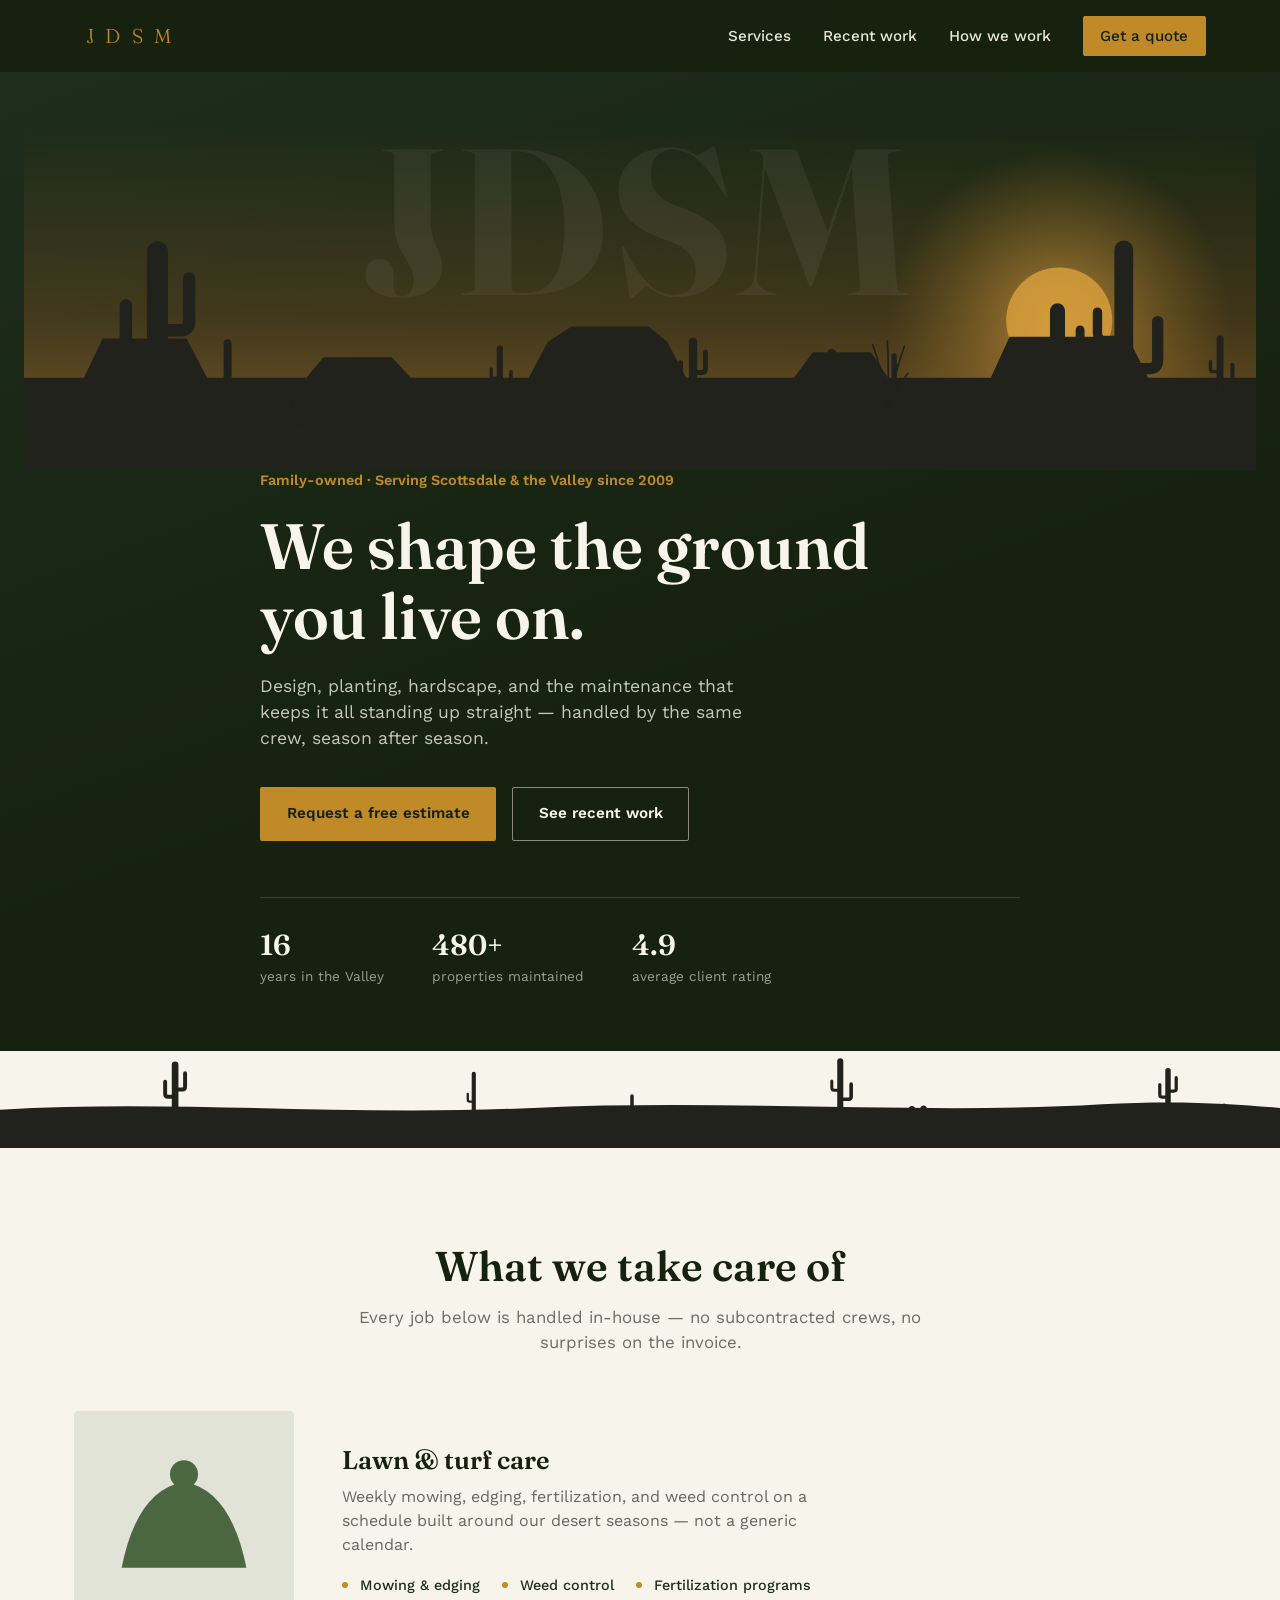
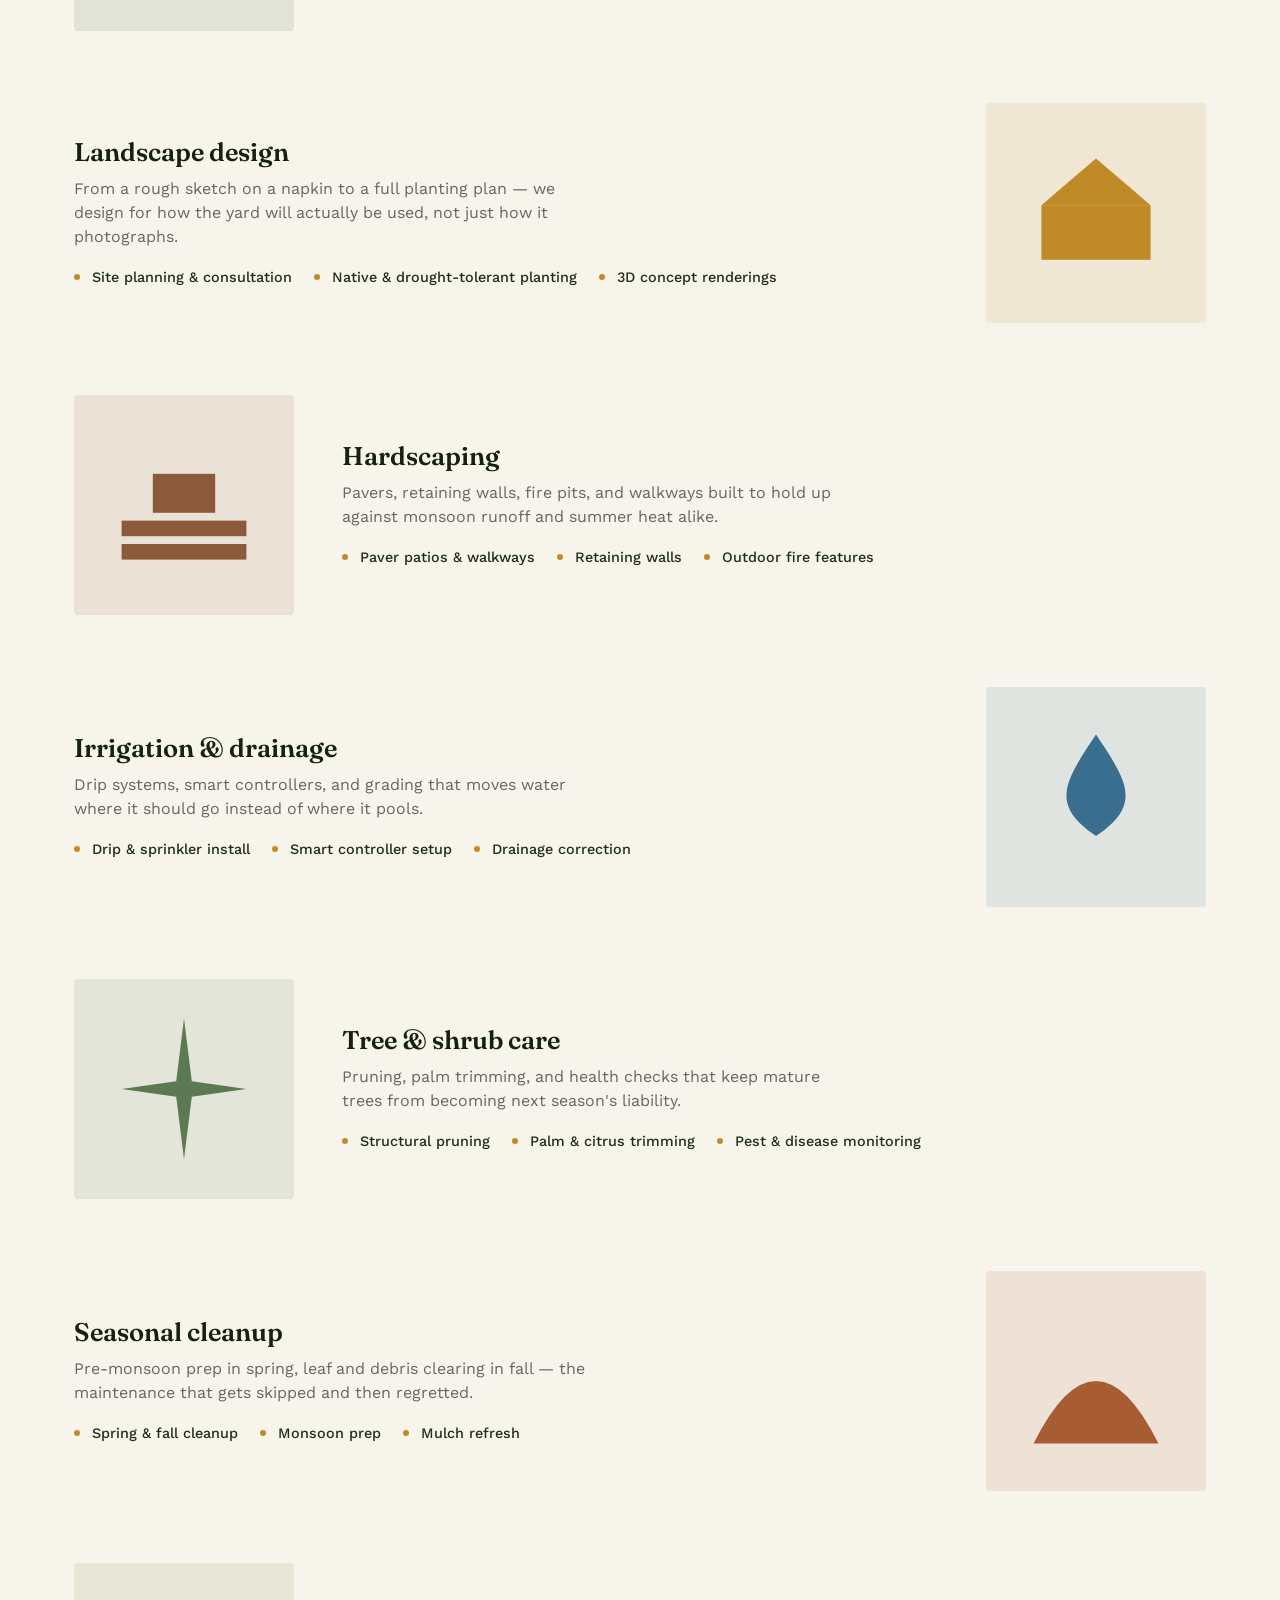
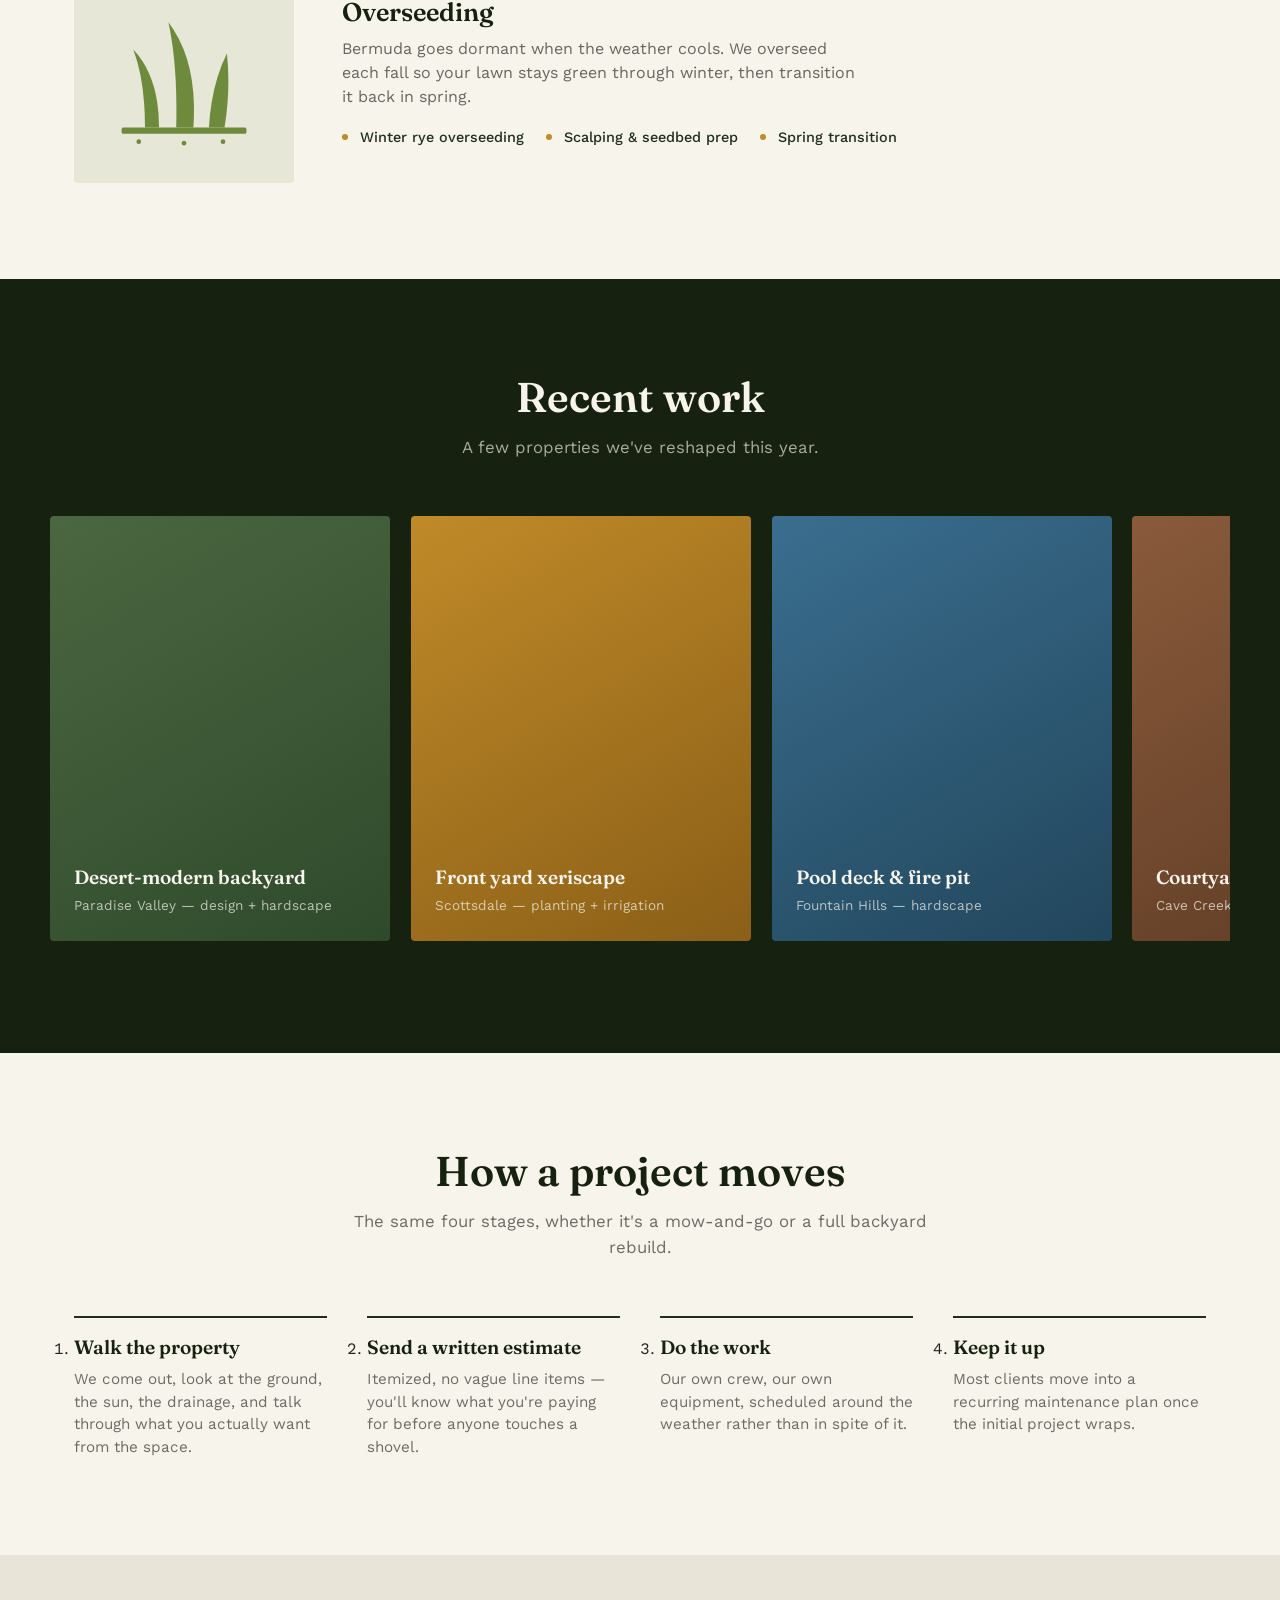
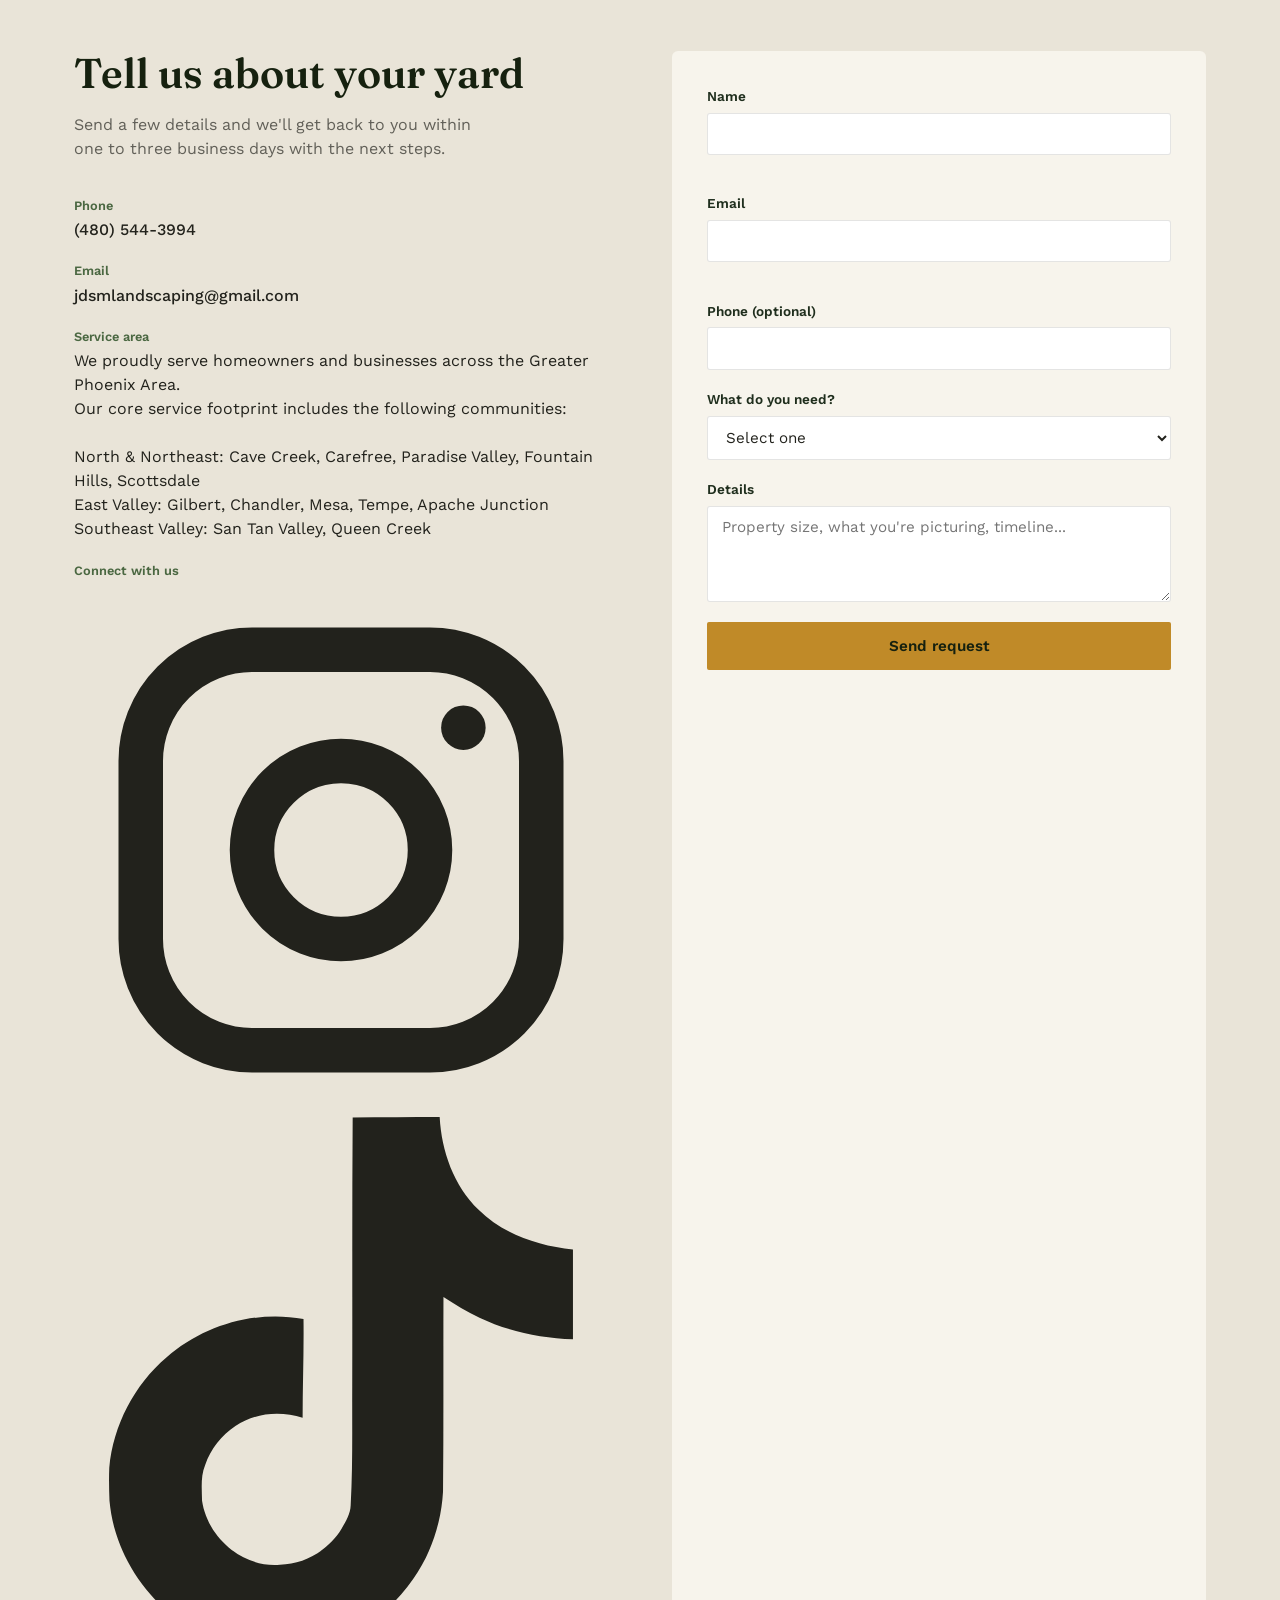
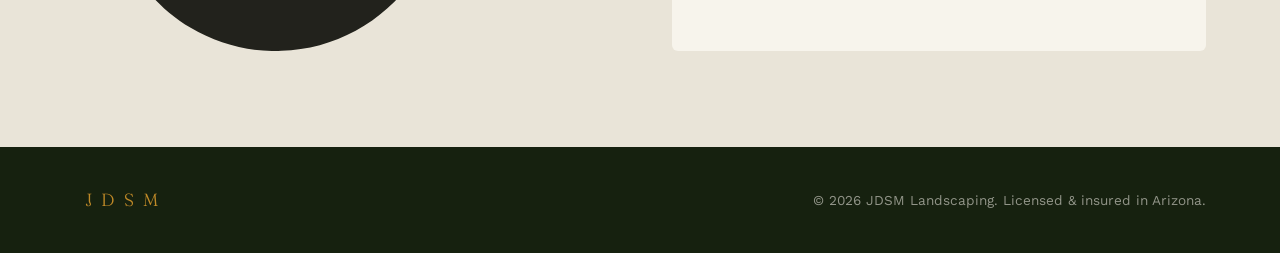
==== Index.html @ e3455358 "Update print statement from 'Hello' to 'Goodbye'" ====
<!DOCTYPE html>
<html lang="en">
<head>
<meta charset="UTF-8">
<meta name="viewport" content="width=device-width, initial-scale=1.0">
<title>JDSM Landscaping — Grounds, kept.</title>
<link rel="preconnect" href="https://fonts.googleapis.com">
<link rel="preconnect" href="https://fonts.gstatic.com" crossorigin>
<link href="https://fonts.googleapis.com/css2?family=Fraunces:opsz,wght@9..144,300;9..144,500;9..144,600;9..144,700&family=Work+Sans:wght@400;500;600&display=swap" rel="stylesheet">
<link rel="stylesheet" href="styles.css">
</head>
<body>

<!-- Desert silhouette shapes, reused by the hero and the divider below -->
<svg class="desert-defs" width="0" height="0" aria-hidden="true" focusable="false">
  <defs>
    <symbol id="saguaro-a" viewBox="0 0 100 200" overflow="visible">
      <g fill="none" stroke="currentColor" stroke-linecap="round" stroke-linejoin="round">
        <path d="M50 200 V22" stroke-width="22"/>
        <path d="M50 128 H26 Q17 128 17 119 V78" stroke-width="13"/>
        <path d="M50 104 H74 Q83 104 83 95 V50" stroke-width="13"/>
      </g>
    </symbol>
    <symbol id="saguaro-b" viewBox="0 0 100 200" overflow="visible">
      <g fill="none" stroke="currentColor" stroke-linecap="round" stroke-linejoin="round">
        <path d="M45 200 V16" stroke-width="20"/>
        <path d="M45 142 H72 Q81 142 81 133 V92" stroke-width="12"/>
        <path d="M45 112 H25 Q17 112 17 104 V82" stroke-width="10"/>
      </g>
    </symbol>
    <symbol id="saguaro-c" viewBox="0 0 100 200" overflow="visible">
      <g fill="none" stroke="currentColor" stroke-linecap="round" stroke-linejoin="round">
        <path d="M50 200 V30" stroke-width="18"/>
        <path d="M50 150 H32 Q24 150 24 142 V116" stroke-width="10"/>
      </g>
    </symbol>
    <symbol id="prickly-pear" viewBox="0 0 100 100" overflow="visible">
      <g fill="currentColor">
        <ellipse cx="50" cy="80" rx="23" ry="17"/>
        <ellipse cx="30" cy="52" rx="15" ry="19" transform="rotate(-20 30 52)"/>
        <ellipse cx="68" cy="50" rx="15" ry="19" transform="rotate(20 68 50)"/>
        <ellipse cx="45" cy="27" rx="13" ry="16" transform="rotate(-8 45 27)"/>
        <ellipse cx="79" cy="23" rx="11" ry="14" transform="rotate(25 79 23)"/>
      </g>
    </symbol>
    <symbol id="agave" viewBox="0 0 100 80" overflow="visible">
      <g fill="currentColor">
      <path d="M43,80 Q48.5,43.0 50,6 Q51.5,43.0 57,80Z"/>
      <path d="M43,80 Q48.5,46.0 50,12 Q51.5,46.0 57,80Z" transform="rotate(-22 50 80)"/>
      <path d="M43,80 Q48.5,46.0 50,12 Q51.5,46.0 57,80Z" transform="rotate(22 50 80)"/>
      <path d="M43,80 Q48.5,50.0 50,20 Q51.5,50.0 57,80Z" transform="rotate(-44 50 80)"/>
      <path d="M43,80 Q48.5,50.0 50,20 Q51.5,50.0 57,80Z" transform="rotate(44 50 80)"/>
      <path d="M43,80 Q48.5,56.0 50,32 Q51.5,56.0 57,80Z" transform="rotate(-66 50 80)"/>
      <path d="M43,80 Q48.5,56.0 50,32 Q51.5,56.0 57,80Z" transform="rotate(66 50 80)"/>
      <path d="M43,80 Q48.5,63.0 50,46 Q51.5,63.0 57,80Z" transform="rotate(-84 50 80)"/>
      <path d="M43,80 Q48.5,63.0 50,46 Q51.5,63.0 57,80Z" transform="rotate(84 50 80)"/>
      </g>
    </symbol>
    <symbol id="ocotillo" viewBox="0 0 100 160" overflow="visible">
      <g fill="none" stroke="currentColor" stroke-width="4" stroke-linecap="round">
        <path d="M50 160 C46 110 30 60 14 12"/>
        <path d="M50 160 C50 100 52 50 48 4"/>
        <path d="M50 160 C56 110 72 66 88 16"/>
        <path d="M48 160 C38 120 20 96 4 78"/>
        <path d="M52 160 C62 120 82 98 96 80"/>
        <path d="M49 160 C44 130 38 100 30 62"/>
        <path d="M51 160 C58 130 66 100 72 60"/>
      </g>
    </symbol>
  </defs>
</svg>

<header class="site-header" id="siteHeader">
  <div class="header-inner">
    <a href="#top" class="brand" aria-label="JDSM Landscaping, home">
      <span class="logo-squares" aria-hidden="true">
        <span style="--sq:var(--forest)">J</span>
        <span style="--sq:var(--moss)">D</span>
        <span style="--sq:var(--ochre)">S</span>
        <span style="--sq:#8A5A3B">M</span>
      </span>
    </a>
    <nav class="main-nav" id="mainNav">
      <a href="#services">Services</a>
      <a href="#work">Recent work</a>
      <a href="#process">How we work</a>
      <a href="#contact" class="nav-cta">Get a quote</a>
    </nav>
    <button class="nav-toggle" id="navToggle" aria-label="Toggle menu" aria-expanded="false">
      <span></span><span></span><span></span>
    </button>
  </div>
</header>

<main>

  <!-- HERO -->
  <section class="hero" id="top">
    <div class="hero-type" aria-hidden="true">
      <span>JDSM</span>
    </div>

    <div class="hero-desert" aria-hidden="true">
      <svg viewBox="0 0 1440 400" preserveAspectRatio="xMidYMax slice">
        <defs>
          <radialGradient id="sunGlow" cx="50%" cy="50%" r="50%">
            <stop offset="0" stop-color="#F0B04A" stop-opacity="0.6"/>
            <stop offset="1" stop-color="#C08A28" stop-opacity="0"/>
          </radialGradient>
          <linearGradient id="horizonGlow" x1="0" y1="0" x2="0" y2="1">
            <stop offset="0" stop-color="#C9722F" stop-opacity="0"/>
            <stop offset="0.55" stop-color="#C9722F" stop-opacity="0.22"/>
            <stop offset="1" stop-color="#E6A040" stop-opacity="0.5"/>
          </linearGradient>
        </defs>

        <!-- dusk sky -->
        <rect width="1440" height="400" fill="url(#horizonGlow)"/>

        <!-- setting sun -->
        <circle cx="1210" cy="225" r="200" fill="url(#sunGlow)"/>
        <circle cx="1210" cy="225" r="62" fill="#DDA23C" opacity="0.8"/>

        <!-- far: flat-topped mesas -->
        <g class="layer-far">
          <path fill="currentColor" d="M0,400 V292 H70 L92,246 H190 L214,292 H330 L350,268 H430 L452,292 H590 L612,250 L640,232 H730 L752,250 L774,292 H900 L922,262 H990 L1010,292 H1130 L1152,244 H1290 L1314,292 H1440 V400 Z"/>
        </g>

        <!-- mid: distant saguaros on a low rise -->
        <g class="layer-mid">
          <use href="#saguaro-a" x="110" y="245" width="40" height="80"/>
          <use href="#saguaro-c" x="360" y="266" width="30" height="60"/>
          <use href="#saguaro-b" x="540" y="252" width="36" height="72"/>
          <use href="#saguaro-a" x="760" y="240" width="44" height="88"/>
          <use href="#saguaro-c" x="1000" y="256" width="34" height="68"/>
          <use href="#saguaro-b" x="1380" y="240" width="40" height="80"/>
          <path fill="currentColor" d="M0,400 V318 C160,306 280,326 460,318 C640,310 760,328 940,320 C1120,312 1280,304 1440,314 V400 Z"/>
        </g>

        <!-- near: foreground desert floor and plants -->
        <g class="layer-near">
          <use href="#saguaro-a" x="100" y="120" width="112" height="224"/>
          <use href="#saguaro-c" x="212" y="236" width="52" height="104"/>
          <use href="#prickly-pear" x="250" y="298" width="58" height="58"/>
          <use href="#agave" x="296" y="306" width="56" height="45"/>

          <use href="#prickly-pear" x="860" y="308" width="56" height="56"/>
          <use href="#saguaro-c" x="915" y="246" width="58" height="116"/>
          <use href="#ocotillo" x="985" y="212" width="50" height="150"/>
          <use href="#prickly-pear" x="1090" y="304" width="62" height="62"/>
          <use href="#saguaro-a" x="1168" y="196" width="80" height="160"/>
          <use href="#agave" x="1218" y="312" width="54" height="43"/>
          <use href="#saguaro-b" x="1236" y="118" width="110" height="234"/>

          <path fill="currentColor" d="M0,400 V352 C180,340 300,358 480,352 C660,346 780,360 960,354 C1140,348 1300,340 1440,348 V400 Z"/>
        </g>
      </svg>
    </div>

    <div class="hero-content">
      <p class="hero-kicker">Family-owned · Serving Scottsdale &amp; the Valley since 2009</p>
      <h1>We shape the ground<br>you live on.</h1>
      <p class="hero-sub">Design, planting, hardscape, and the maintenance that keeps it all standing up straight — handled by the same crew, season after season.</p>
      <div class="hero-actions">
        <a href="#contact" class="btn btn-primary">Request a free estimate</a>
        <a href="#work" class="btn btn-ghost">See recent work</a>
      </div>
    </div>
    <div class="hero-stats">
      <div class="stat"><strong>16</strong><span>years in the Valley</span></div>
      <div class="stat"><strong>480+</strong><span>properties maintained</span></div>
      <div class="stat"><strong>4.9</strong><span>average client rating</span></div>
    </div>
  </section>

  <svg class="desert-divider" viewBox="0 0 1440 110" preserveAspectRatio="xMidYMax slice" aria-hidden="true">
    <!-- distant ridge with faint saguaros -->
    <g class="dune-back">
      <use href="#saguaro-a" x="180" y="8" width="34" height="68"/>
      <use href="#saguaro-c" x="520" y="18" width="26" height="52"/>
      <use href="#saguaro-b" x="930" y="6" width="34" height="68"/>
      <use href="#saguaro-a" x="1300" y="16" width="28" height="56"/>
      <path fill="currentColor" d="M0,110 V66 C200,54 380,74 600,64 C820,54 1040,72 1240,60 C1330,55 1390,60 1440,64 V110 Z"/>
    </g>
    <!-- foreground sand, with plants growing up out of it -->
    <g class="dune-front">
      <use href="#prickly-pear" x="90" y="60" width="38" height="38"/>
      <use href="#agave" x="330" y="64" width="38" height="30"/>
      <use href="#agave" x="520" y="66" width="30" height="24"/>
      <use href="#saguaro-c" x="700" y="44" width="22" height="44"/>
      <use href="#prickly-pear" x="1010" y="58" width="36" height="36"/>
      <use href="#agave" x="1210" y="58" width="34" height="27"/>
      <use href="#prickly-pear" x="1350" y="56" width="34" height="34"/>
      <path fill="currentColor" d="M0,110 V86 C160,76 320,92 520,84 C720,76 900,94 1100,82 C1250,74 1360,82 1440,78 V110 Z"/>
    </g>
  </svg>

  <!-- SERVICES -->
  <section class="services" id="services">
    <div class="section-head">
      <h2>What we take care of</h2>
      <p>Every job below is handled in-house — no subcontracted crews, no surprises on the invoice.</p>
    </div>

    <div class="service-rows" id="serviceRows">

      <article class="service-row reveal">
        <div class="service-media" style="--tint:#4A6741">
          <svg viewBox="0 0 200 200"><path d="M20,160 Q40,60 100,50 Q160,60 180,160 Z" fill="currentColor"/><circle cx="100" cy="40" r="18" fill="currentColor"/></svg>
        </div>
        <div class="service-copy">
          <h3>Lawn &amp; turf care</h3>
          <p>Weekly mowing, edging, fertilization, and weed control on a schedule built around our desert seasons — not a generic calendar.</p>
          <ul>
            <li>Mowing &amp; edging</li>
            <li>Weed control</li>
            <li>Fertilization programs</li>
          </ul>
        </div>
      </article>

      <article class="service-row reverse reveal">
        <div class="service-media" style="--tint:#C08A28">
          <svg viewBox="0 0 200 200"><rect x="30" y="90" width="140" height="70" fill="currentColor"/><path d="M30,90 L100,30 L170,90 Z" fill="currentColor"/></svg>
        </div>
        <div class="service-copy">
          <h3>Landscape design</h3>
          <p>From a rough sketch on a napkin to a full planting plan — we design for how the yard will actually be used, not just how it photographs.</p>
          <ul>
            <li>Site planning &amp; consultation</li>
            <li>Native &amp; drought-tolerant planting</li>
            <li>3D concept renderings</li>
          </ul>
        </div>
      </article>

      <article class="service-row reveal">
        <div class="service-media" style="--tint:#8A5A3B">
          <svg viewBox="0 0 200 200"><rect x="20" y="120" width="160" height="20" fill="currentColor"/><rect x="20" y="150" width="160" height="20" fill="currentColor"/><rect x="60" y="60" width="80" height="50" fill="currentColor"/></svg>
        </div>
        <div class="service-copy">
          <h3>Hardscaping</h3>
          <p>Pavers, retaining walls, fire pits, and walkways built to hold up against monsoon runoff and summer heat alike.</p>
          <ul>
            <li>Paver patios &amp; walkways</li>
            <li>Retaining walls</li>
            <li>Outdoor fire features</li>
          </ul>
        </div>
      </article>

      <article class="service-row reverse reveal">
        <div class="service-media" style="--tint:#3A6E8F">
          <svg viewBox="0 0 200 200"><path d="M100,20 C60,80 40,110 100,150 C160,110 140,80 100,20 Z" fill="currentColor"/></svg>
        </div>
        <div class="service-copy">
          <h3>Irrigation &amp; drainage</h3>
          <p>Drip systems, smart controllers, and grading that moves water where it should go instead of where it pools.</p>
          <ul>
            <li>Drip &amp; sprinkler install</li>
            <li>Smart controller setup</li>
            <li>Drainage correction</li>
          </ul>
        </div>
      </article>

      <article class="service-row reveal">
        <div class="service-media" style="--tint:#5C7A52">
          <svg viewBox="0 0 200 200"><path d="M100,10 L110,90 L180,100 L110,110 L100,190 L90,110 L20,100 L90,90 Z" fill="currentColor"/></svg>
        </div>
        <div class="service-copy">
          <h3>Tree &amp; shrub care</h3>
          <p>Pruning, palm trimming, and health checks that keep mature trees from becoming next season's liability.</p>
          <ul>
            <li>Structural pruning</li>
            <li>Palm &amp; citrus trimming</li>
            <li>Pest &amp; disease monitoring</li>
          </ul>
        </div>
      </article>

      <article class="service-row reverse reveal">
        <div class="service-media" style="--tint:#A85C32">
          <svg viewBox="0 0 200 200"><path d="M20,180 Q100,20 180,180 Z" fill="currentColor"/></svg>
        </div>
        <div class="service-copy">
          <h3>Seasonal cleanup</h3>
          <p>Pre-monsoon prep in spring, leaf and debris clearing in fall — the maintenance that gets skipped and then regretted.</p>
          <ul>
            <li>Spring &amp; fall cleanup</li>
            <li>Monsoon prep</li>
            <li>Mulch refresh</li>
          </ul>
        </div>
      </article>

      <article class="service-row reveal">
        <div class="service-media" style="--tint:#6E8B3D">
          <svg viewBox="0 0 200 200">
            <path d="M50,170 Q50,110 35,70 Q68,105 68,170 Z" fill="currentColor"/>
            <path d="M90,170 Q92,90 80,35 Q118,85 112,170 Z" fill="currentColor"/>
            <path d="M132,170 Q135,115 155,75 Q160,120 152,170 Z" fill="currentColor"/>
            <rect x="20" y="170" width="160" height="8" rx="2" fill="currentColor"/>
            <circle cx="42" cy="188" r="3" fill="currentColor"/>
            <circle cx="100" cy="190" r="3" fill="currentColor"/>
            <circle cx="150" cy="188" r="3" fill="currentColor"/>
          </svg>
        </div>
        <div class="service-copy">
          <h3>Overseeding</h3>
          <p>Bermuda goes dormant when the weather cools. We overseed each fall so your lawn stays green through winter, then transition it back in spring.</p>
          <ul>
            <li>Winter rye overseeding</li>
            <li>Scalping &amp; seedbed prep</li>
            <li>Spring transition</li>
          </ul>
        </div>
      </article>

    </div>
  </section>

  <!-- RECENT WORK -->
  <section class="work" id="work">
    <div class="section-head light">
      <h2>Recent work</h2>
      <p>A few properties we've reshaped this year.</p>
    </div>
    <div class="work-scroll" id="workScroll">
      <figure class="work-card" style="--c1:#4A6741;--c2:#2F4A2B">
        <figcaption><h4>Desert-modern backyard</h4><span>Paradise Valley — design + hardscape</span></figcaption>
      </figure>
      <figure class="work-card" style="--c1:#C08A28;--c2:#8A5F17">
        <figcaption><h4>Front yard xeriscape</h4><span>Scottsdale — planting + irrigation</span></figcaption>
      </figure>
      <figure class="work-card" style="--c1:#3A6E8F;--c2:#22465C">
        <figcaption><h4>Pool deck &amp; fire pit</h4><span>Fountain Hills — hardscape</span></figcaption>
      </figure>
      <figure class="work-card" style="--c1:#8A5A3B;--c2:#5C3B23">
        <figcaption><h4>Courtyard restoration</h4><span>Cave Creek — full renovation</span></figcaption>
      </figure>
      <figure class="work-card" style="--c1:#5C7A52;--c2:#3A5233">
        <figcaption><h4>HOA common grounds</h4><span>Tempe — ongoing maintenance</span></figcaption>
      </figure>
    </div>
  </section>

  <!-- PROCESS -->
  <section class="process" id="process">
    <div class="section-head">
      <h2>How a project moves</h2>
      <p>The same four stages, whether it's a mow-and-go or a full backyard rebuild.</p>
    </div>
    <ol class="process-list">
      <li>
        <h3>Walk the property</h3>
        <p>We come out, look at the ground, the sun, the drainage, and talk through what you actually want from the space.</p>
      </li>
      <li>
        <h3>Send a written estimate</h3>
        <p>Itemized, no vague line items — you'll know what you're paying for before anyone touches a shovel.</p>
      </li>
      <li>
        <h3>Do the work</h3>
        <p>Our own crew, our own equipment, scheduled around the weather rather than in spite of it.</p>
      </li>
      <li>
        <h3>Keep it up</h3>
        <p>Most clients move into a recurring maintenance plan once the initial project wraps.</p>
      </li>
    </ol>
  </section>

  <!-- CONTACT -->
  <section class="contact" id="contact">
    <div class="contact-inner">
      <div class="contact-copy">
        <h2>Tell us about your yard</h2>
        <p>Send a few details and we'll get back to you within one to three business days with the next steps.</p>
        <div class="contact-details">
          <div><span>Phone</span><a href="tel:4805443994">(480) 544-3994</a></div>
          <div><span>Email</span><a href="mailto:jdsmlandscaping@gmail.com">jdsmlandscaping@gmail.com</a></div>
          <div><span>Service area</span><p>We proudly serve homeowners and businesses across the Greater Phoenix Area.
            <br> Our core service footprint includes the following communities: <br><br> North & Northeast: Cave Creek, Carefree, Paradise Valley, Fountain Hills, Scottsdale 
            <br>East Valley: Gilbert, Chandler, Mesa, Tempe, Apache Junction 
            <br>Southeast Valley: San Tan Valley, Queen Creek</p></div>
          <div>
            <span>Connect with us</span>
            <div class="social-links">
              <a href="https://www.instagram.com/jdsmlandscaping/" target="_blank" rel="noopener" aria-label="JDSM Landscaping on Instagram">
                <svg viewBox="0 0 24 24" fill="none" stroke="currentColor" stroke-width="2" stroke-linecap="round" stroke-linejoin="round" aria-hidden="true">
                  <rect x="3" y="3" width="18" height="18" rx="5"/>
                  <circle cx="12" cy="12" r="4"/>
                  <circle cx="17.5" cy="6.5" r="1" fill="currentColor" stroke="none"/>
                </svg>
              </a>
              <a href="https://www.tiktok.com/@jdsmlandscaping" target="_blank" rel="noopener" aria-label="JDSM Landscaping on TikTok">
                <svg viewBox="0 0 24 24" fill="currentColor" aria-hidden="true">
                  <path d="M12.525.02c1.31-.02 2.61-.01 3.91-.02.08 1.53.63 3.09 1.75 4.17 1.12 1.11 2.7 1.62 4.24 1.79v4.03c-1.44-.05-2.89-.35-4.2-.97-.57-.26-1.1-.59-1.62-.93-.01 2.92.01 5.84-.02 8.75-.08 1.4-.54 2.79-1.35 3.94-1.31 1.92-3.58 3.17-5.91 3.21-1.43.08-2.86-.31-4.08-1.03-2.02-1.19-3.44-3.37-3.65-5.71-.02-.5-.03-1-.01-1.49.18-1.9 1.12-3.72 2.58-4.96 1.66-1.44 3.98-2.13 6.15-1.72.02 1.48-.04 2.96-.04 4.44-.99-.32-2.15-.23-3.02.37-.63.41-1.11 1.04-1.36 1.75-.21.51-.15 1.07-.14 1.61.24 1.64 1.82 3.02 3.5 2.87 1.12-.01 2.19-.66 2.77-1.61.19-.33.4-.67.41-1.06.1-1.79.06-3.57.07-5.36.01-4.03-.01-8.05.02-12.07z"/>
                </svg>
              </a>
            </div>
          </div>
        </div>
      </div>

      <form class="contact-form" id="contactForm" novalidate>
        <div class="form-row">
          <label for="name">Name</label>
          <input type="text" id="name" name="name" required>
          <span class="form-error" data-for="name"></span>
        </div>
        <div class="form-row">
          <label for="email">Email</label>
          <input type="email" id="email" name="email" required>
          <span class="form-error" data-for="email"></span>
        </div>
        <div class="form-row">
          <label for="phone">Phone (optional)</label>
          <input type="tel" id="phone" name="phone">
        </div>
        <div class="form-row">
          <label for="service">What do you need?</label>
          <select id="service" name="service">
            <option value="">Select one</option>
            <option>Lawn &amp; turf care</option>
            <option>Overseeding</option>
            <option>Landscape design</option>
            <option>Hardscaping</option>
            <option>Irrigation &amp; drainage</option>
            <option>Tree &amp; shrub care</option>
            <option>Seasonal cleanup</option>
            <option>Something else</option>
          </select>
        </div>
        <div class="form-row">
          <label for="message">Details</label>
          <textarea id="message" name="message" rows="4" placeholder="Property size, what you're picturing, timeline..."></textarea>
        </div>
        <button type="submit" class="btn btn-primary btn-block">Send request</button>
        <p class="form-status" id="formStatus" role="status" aria-live="polite"></p>
      </form>
    </div>
  </section>

</main>

<footer class="site-footer">
  <div class="footer-inner">
    <a href="#top" class="brand" aria-label="JDSM Landscaping, home">
      <span class="logo-squares logo-squares-sm" aria-hidden="true">
        <span style="--sq:var(--forest)">J</span>
        <span style="--sq:var(--moss)">D</span>
        <span style="--sq:var(--ochre)">S</span>
        <span style="--sq:#8A5A3B">M</span>
      </span>
    </a>
    <div class="social-links social-links-sm">
      <a href="https://www.instagram.com/jdsmlandscaping/" target="_blank" rel="noopener" aria-label="JDSM Landscaping on Instagram">
        <svg viewBox="0 0 24 24" fill="none" stroke="currentColor" stroke-width="2" stroke-linecap="round" stroke-linejoin="round" aria-hidden="true">
          <rect x="3" y="3" width="18" height="18" rx="5"/>
          <circle cx="12" cy="12" r="4"/>
          <circle cx="17.5" cy="6.5" r="1" fill="currentColor" stroke="none"/>
        </svg>
      </a>
      <a href="https://www.tiktok.com/@jdsmlandscaping" target="_blank" rel="noopener" aria-label="JDSM Landscaping on TikTok">
        <svg viewBox="0 0 24 24" fill="currentColor" aria-hidden="true">
          <path d="M12.525.02c1.31-.02 2.61-.01 3.91-.02.08 1.53.63 3.09 1.75 4.17 1.12 1.11 2.7 1.62 4.24 1.79v4.03c-1.44-.05-2.89-.35-4.2-.97-.57-.26-1.1-.59-1.62-.93-.01 2.92.01 5.84-.02 8.75-.08 1.4-.54 2.79-1.35 3.94-1.31 1.92-3.58 3.17-5.91 3.21-1.43.08-2.86-.31-4.08-1.03-2.02-1.19-3.44-3.37-3.65-5.71-.02-.5-.03-1-.01-1.49.18-1.9 1.12-3.72 2.58-4.96 1.66-1.44 3.98-2.13 6.15-1.72.02 1.48-.04 2.96-.04 4.44-.99-.32-2.15-.23-3.02.37-.63.41-1.11 1.04-1.36 1.75-.21.51-.15 1.07-.14 1.61.24 1.64 1.82 3.02 3.5 2.87 1.12-.01 2.19-.66 2.77-1.61.19-.33.4-.67.41-1.06.1-1.79.06-3.57.07-5.36.01-4.03-.01-8.05.02-12.07z"/>
        </svg>
      </a>
    </div>
    <p>&copy; <span id="year"></span> JDSM Landscaping. Licensed &amp; insured in Arizona.</p>
  </div>
</footer>

<script src="script.js"></script>
</body>
</html>
---- styles.css ----
/* ---------- tokens ---------- */
:root {
  --forest: #1F2E1D;
  --forest-deep: #16210F;
  --moss: #4A6741;
  --ochre: #C08A28;
  --stone: #E9E4D8;
  --cream: #F7F4EC;
  --charcoal: #22221C;
  --line: rgba(34,34,28,0.12);

  --serif: 'Fraunces', serif;
  --sans: 'Work Sans', sans-serif;

  --max: 1180px;
}

* { box-sizing: border-box; }
html { scroll-behavior: smooth; }

@media (prefers-reduced-motion: reduce) {
  html { scroll-behavior: auto; }
  * { animation-duration: 0.01ms !important; animation-iteration-count: 1 !important; transition-duration: 0.01ms !important; }
}

body {
  margin: 0;
  font-family: var(--sans);
  color: var(--charcoal);
  background: var(--cream);
  line-height: 1.5;
}

h1, h2, h3, h4 {
  font-family: var(--serif);
  font-weight: 600;
  line-height: 1.1;
  margin: 0;
  color: var(--forest-deep);
}

p { margin: 0; }

a { color: inherit; text-decoration: none; }

ul { margin: 0; padding: 0; list-style: none; }

img, svg { display: block; max-width: 100%; }

:focus-visible {
  outline: 2px solid var(--ochre);
  outline-offset: 3px;
}

.btn {
  display: inline-flex;
  align-items: center;
  justify-content: center;
  padding: 0.9rem 1.6rem;
  border-radius: 2px;
  font-family: var(--sans);
  font-weight: 600;
  font-size: 0.95rem;
  border: 1.5px solid transparent;
  cursor: pointer;
  transition: background 0.2s ease, color 0.2s ease, border-color 0.2s ease;
}
.btn-primary {
  background: var(--ochre);
  color: var(--forest-deep);
}
.btn-primary:hover { background: #d59b3a; }
.btn-ghost {
  border-color: rgba(247,244,236,0.5);
  color: var(--cream);
}
.btn-ghost:hover { border-color: var(--cream); }
.btn-block { width: 100%; }

/* ---------- header ---------- */
.site-header {
  position: fixed;
  top: 0; left: 0; right: 0;
  z-index: 100;
  background: rgba(22,33,15,0.92);
  backdrop-filter: blur(6px);
}
.header-inner {
  max-width: var(--max);
  margin: 0 auto;
  padding: 1rem 1.5rem;
  display: flex;
  align-items: center;
  justify-content: space-between;
}
.brand {
  font-family: var(--serif);
  font-size: 1.25rem;
  font-weight: 600;
  color: var(--cream);
  letter-spacing: 0.01em;
}
.brand span {
  font-weight: 300;
  color: var(--ochre);
  margin-left: 0.3em;
}
.main-nav {
  display: flex;
  align-items: center;
  gap: 2rem;
}
.main-nav a {
  color: var(--stone);
  font-size: 0.95rem;
  font-weight: 500;
  transition: color 0.2s ease;
}
.main-nav a:hover { color: var(--cream); }
.nav-cta {
  background: var(--ochre);
  color: var(--forest-deep) !important;
  padding: 0.55rem 1.1rem;
  border-radius: 2px;
}
.nav-cta:hover { background: #d59b3a; }

.nav-toggle {
  display: none;
  flex-direction: column;
  gap: 5px;
  background: none;
  border: none;
  cursor: pointer;
  padding: 0.5rem;
}
.nav-toggle span {
  width: 22px;
  height: 2px;
  background: var(--cream);
}

/* ---------- hero ---------- */
.hero {
  position: relative;
  min-height: 100vh;
  display: flex;
  flex-direction: column;
  justify-content: flex-end;
  padding: 8rem 1.5rem 4rem;
  background: linear-gradient(160deg, var(--forest) 0%, var(--forest-deep) 65%);
  overflow: hidden;
}
.hero-type {
  position: absolute;
  top: 4rem;
  left: 50%;
  transform: translateX(-50%);
  width: 100%;
  text-align: center;
  pointer-events: none;
  opacity: 0;
  animation: heroTypeIn 1.1s ease 0.15s forwards;
}
.hero-type span {
  font-family: var(--serif);
  font-weight: 700;
  font-size: clamp(4.5rem, 18vw, 13rem);
  color: rgba(247,244,236,0.06);
  letter-spacing: 0.02em;
  white-space: nowrap;
}
@keyframes heroTypeIn {
  from { opacity: 0; transform: translateX(-50%) translateY(20px); }
  to { opacity: 1; transform: translateX(-50%) translateY(0); }
}
.hero-content {
  position: relative;
  max-width: 760px;
  margin: 0 auto;
  width: 100%;
  opacity: 0;
  animation: heroContentIn 0.9s ease 0.4s forwards;
}
@keyframes heroContentIn {
  from { opacity: 0; transform: translateY(16px); }
  to { opacity: 1; transform: translateY(0); }
}
.hero-kicker {
  color: var(--ochre);
  font-size: 0.9rem;
  font-weight: 600;
  margin-bottom: 1.2rem;
}
.hero h1 {
  color: var(--cream);
  font-size: clamp(2.4rem, 5.5vw, 4rem);
  font-weight: 600;
  margin-bottom: 1.3rem;
}
.hero-sub {
  color: rgba(247,244,236,0.78);
  font-size: 1.1rem;
  max-width: 46ch;
  margin-bottom: 2.2rem;
}
.hero-actions {
  display: flex;
  gap: 1rem;
  flex-wrap: wrap;
  margin-bottom: 3.5rem;
}
.hero-stats {
  position: relative;
  max-width: 760px;
  margin: 0 auto;
  width: 100%;
  display: flex;
  gap: 3rem;
  border-top: 1px solid rgba(247,244,236,0.15);
  padding-top: 1.6rem;
  opacity: 0;
  animation: heroContentIn 0.9s ease 0.6s forwards;
}
.stat { display: flex; flex-direction: column; }
.stat strong {
  font-family: var(--serif);
  color: var(--cream);
  font-size: 1.8rem;
  font-weight: 600;
}
.stat span {
  color: rgba(247,244,236,0.6);
  font-size: 0.85rem;
}

.hedge-divider {
  display: block;
  width: 100%;
  height: 40px;
  color: var(--cream);
  margin-top: -1px;
}

/* ---------- section shared ---------- */
.section-head {
  max-width: 640px;
  margin: 0 auto 3.5rem;
  padding: 0 1.5rem;
  text-align: center;
}
.section-head h2 {
  font-size: clamp(1.9rem, 3.5vw, 2.6rem);
  margin-bottom: 0.9rem;
}
.section-head p {
  color: rgba(34,34,28,0.65);
  font-size: 1.05rem;
}
.section-head.light h2 { color: var(--cream); }
.section-head.light p { color: rgba(247,244,236,0.65); }

/* ---------- services ---------- */
.services {
  padding: 6rem 0;
}
.service-rows {
  max-width: var(--max);
  margin: 0 auto;
  padding: 0 1.5rem;
  display: flex;
  flex-direction: column;
  gap: 4.5rem;
}
.service-row {
  display: grid;
  grid-template-columns: 220px 1fr;
  gap: 3rem;
  align-items: center;
  opacity: 0;
  transform: translateY(24px);
  transition: opacity 0.7s ease, transform 0.7s ease;
}
.service-row.in-view {
  opacity: 1;
  transform: translateY(0);
}
.service-row.reverse {
  grid-template-columns: 1fr 220px;
}
.service-row.reverse .service-media { order: 2; }
.service-media {
  color: var(--tint, var(--moss));
  background: color-mix(in srgb, var(--tint, var(--moss)) 12%, var(--cream));
  border-radius: 4px;
  padding: 2rem;
  aspect-ratio: 1;
}
.service-copy h3 {
  font-size: 1.6rem;
  margin-bottom: 0.7rem;
}
.service-copy > p {
  color: rgba(34,34,28,0.68);
  max-width: 52ch;
  margin-bottom: 1.1rem;
}
.service-copy ul {
  display: flex;
  flex-wrap: wrap;
  gap: 0.6rem 1.4rem;
}
.service-copy li {
  font-size: 0.9rem;
  font-weight: 500;
  color: var(--forest);
  position: relative;
  padding-left: 1.1rem;
}
.service-copy li::before {
  content: "";
  position: absolute;
  left: 0;
  top: 0.5em;
  width: 6px;
  height: 6px;
  background: var(--ochre);
  border-radius: 50%;
}

/* ---------- work ---------- */
.work {
  background: var(--forest-deep);
  padding: 6rem 0;
}
.work-scroll {
  display: flex;
  gap: 1.3rem;
  overflow-x: auto;
  padding: 0 1.5rem 1rem;
  scroll-snap-type: x mandatory;
  max-width: var(--max);
  margin: 0 auto;
}
.work-scroll::-webkit-scrollbar { height: 6px; }
.work-scroll::-webkit-scrollbar-thumb { background: rgba(247,244,236,0.2); border-radius: 3px; }
.work-card {
  flex: 0 0 auto;
  width: min(340px, 78vw);
  aspect-ratio: 4/5;
  border-radius: 4px;
  background: linear-gradient(150deg, var(--c1), var(--c2));
  position: relative;
  scroll-snap-align: start;
  margin: 0;
  display: flex;
  align-items: flex-end;
  padding: 1.5rem;
  overflow: hidden;
}
.work-card figcaption h4 {
  color: var(--cream);
  font-size: 1.2rem;
  margin-bottom: 0.3rem;
}
.work-card figcaption span {
  color: rgba(247,244,236,0.7);
  font-size: 0.85rem;
}

/* ---------- process ---------- */
.process { padding: 6rem 0; }
.process-list {
  max-width: var(--max);
  margin: 0 auto;
  padding: 0 1.5rem;
  display: grid;
  grid-template-columns: repeat(4, 1fr);
  gap: 2.5rem;
  counter-reset: step;
}
.process-list li {
  border-top: 2px solid var(--forest);
  padding-top: 1.2rem;
  counter-increment: step;
}
.process-list h3 {
  font-size: 1.2rem;
  margin-bottom: 0.6rem;
}
.process-list p {
  color: rgba(34,34,28,0.65);
  font-size: 0.95rem;
}

/* ---------- contact ---------- */
.contact {
  background: var(--stone);
  padding: 6rem 0;
}
.contact-inner {
  max-width: var(--max);
  margin: 0 auto;
  padding: 0 1.5rem;
  display: grid;
  grid-template-columns: 1fr 1fr;
  gap: 4rem;
}
.contact-copy h2 {
  font-size: clamp(1.9rem, 3.5vw, 2.6rem);
  margin-bottom: 1rem;
}
.contact-copy > p {
  color: rgba(34,34,28,0.68);
  max-width: 42ch;
  margin-bottom: 2.2rem;
}
.contact-details {
  display: flex;
  flex-direction: column;
  gap: 1.2rem;
}
.contact-details span {
  display: block;
  font-size: 0.8rem;
  font-weight: 600;
  color: var(--moss);
  margin-bottom: 0.2rem;
}
.contact-details a { font-weight: 500; }

.contact-form {
  background: var(--cream);
  border-radius: 6px;
  padding: 2.2rem;
  display: flex;
  flex-direction: column;
  gap: 1.2rem;
}
.form-row {
  display: flex;
  flex-direction: column;
  gap: 0.4rem;
  position: relative;
}
.form-row label {
  font-size: 0.85rem;
  font-weight: 600;
  color: var(--forest);
}
.form-row input,
.form-row select,
.form-row textarea {
  font-family: var(--sans);
  font-size: 0.95rem;
  padding: 0.7rem 0.85rem;
  border: 1.5px solid var(--line);
  border-radius: 3px;
  background: #fff;
  color: var(--charcoal);
  resize: vertical;
}
.form-row input:focus,
.form-row select:focus,
.form-row textarea:focus {
  border-color: var(--moss);
}
.form-row.error input,
.form-row.error select {
  border-color: #b3432f;
}
.form-error {
  font-size: 0.78rem;
  color: #b3432f;
  min-height: 1em;
}
.form-status {
  text-align: center;
  font-size: 0.9rem;
  font-weight: 500;
  color: var(--moss);
  min-height: 1.2em;
}

/* ---------- footer ---------- */
.site-footer {
  background: var(--forest-deep);
  padding: 2.5rem 0;
}
.footer-inner {
  max-width: var(--max);
  margin: 0 auto;
  padding: 0 1.5rem;
  display: flex;
  justify-content: space-between;
  align-items: center;
  flex-wrap: wrap;
  gap: 1rem;
}
.footer-inner .brand { font-size: 1.1rem; }
.footer-inner p {
  color: rgba(247,244,236,0.55);
  font-size: 0.85rem;
}

/* ---------- responsive ---------- */
@media (max-width: 900px) {
  .main-nav {
    position: fixed;
    top: 62px; left: 0; right: 0;
    background: var(--forest-deep);
    flex-direction: column;
    align-items: flex-start;
    padding: 1.5rem;
    gap: 1.2rem;
    transform: translateY(-140%);
    transition: transform 0.3s ease;
  }
  .main-nav.open { transform: translateY(0); }
  .nav-toggle { display: flex; }

  .service-row,
  .service-row.reverse {
    grid-template-columns: 1fr;
  }
  .service-media { order: -1 !important; width: 140px; margin: 0 auto; }

  .process-list { grid-template-columns: 1fr 1fr; }

  .contact-inner { grid-template-columns: 1fr; }
}

@media (max-width: 560px) {
  .header-inner { padding: 0.9rem 1.2rem; }
  .hero { padding-top: 6rem; }
  .hero-stats { flex-wrap: wrap; row-gap: 1.2rem; }
  .process-list { grid-template-columns: 1fr; }
}
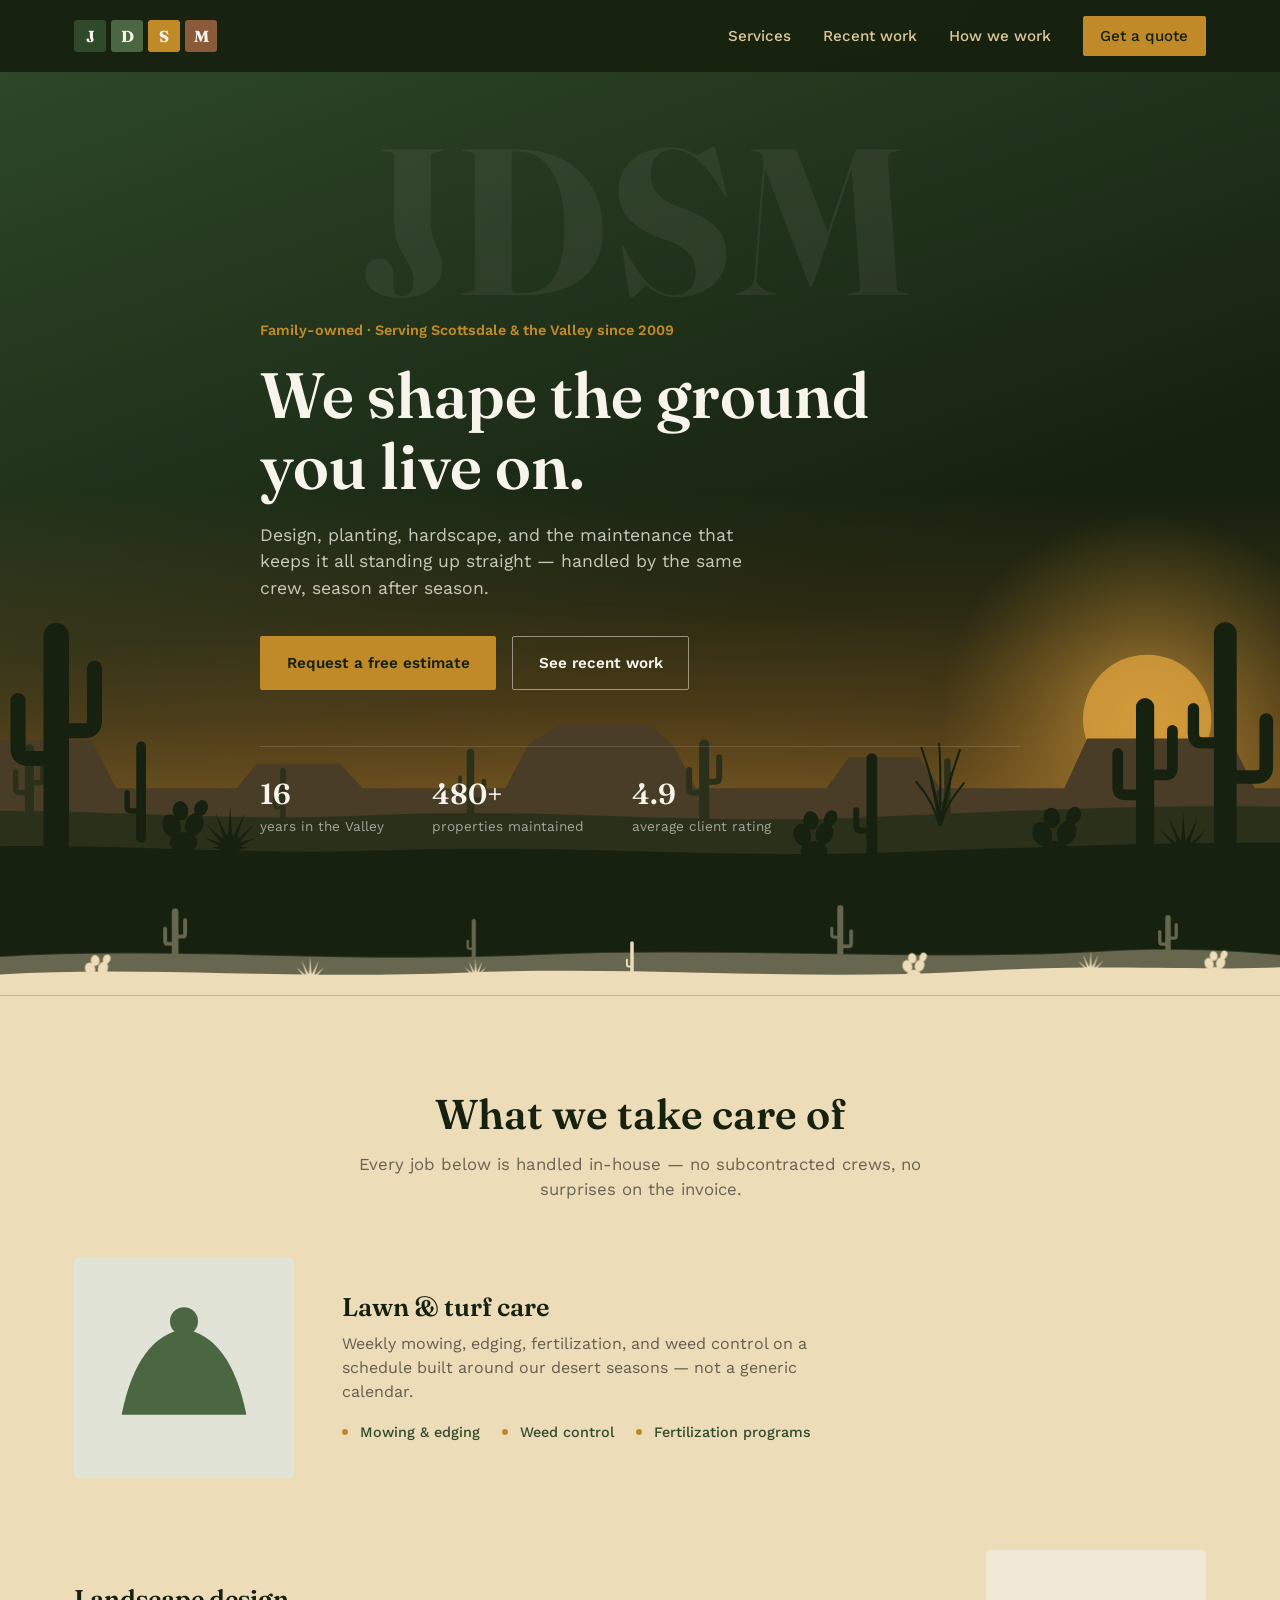
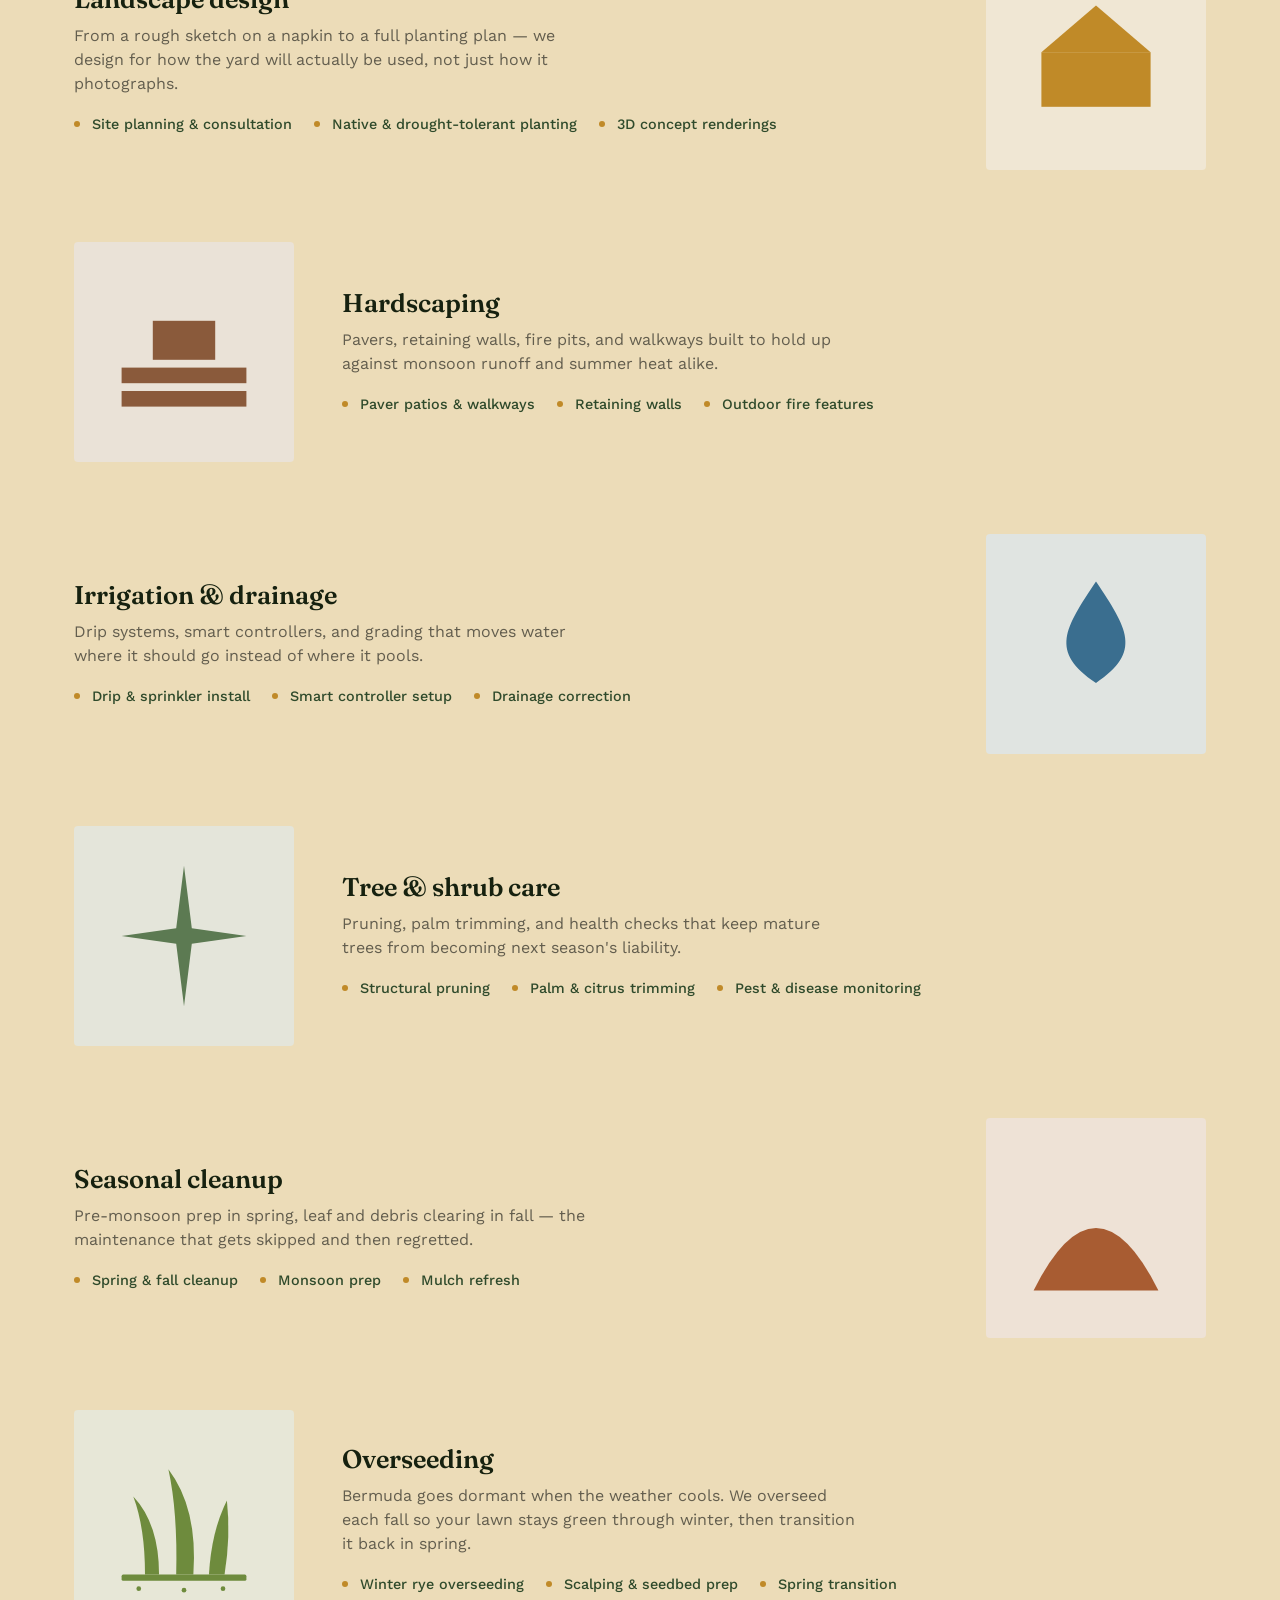
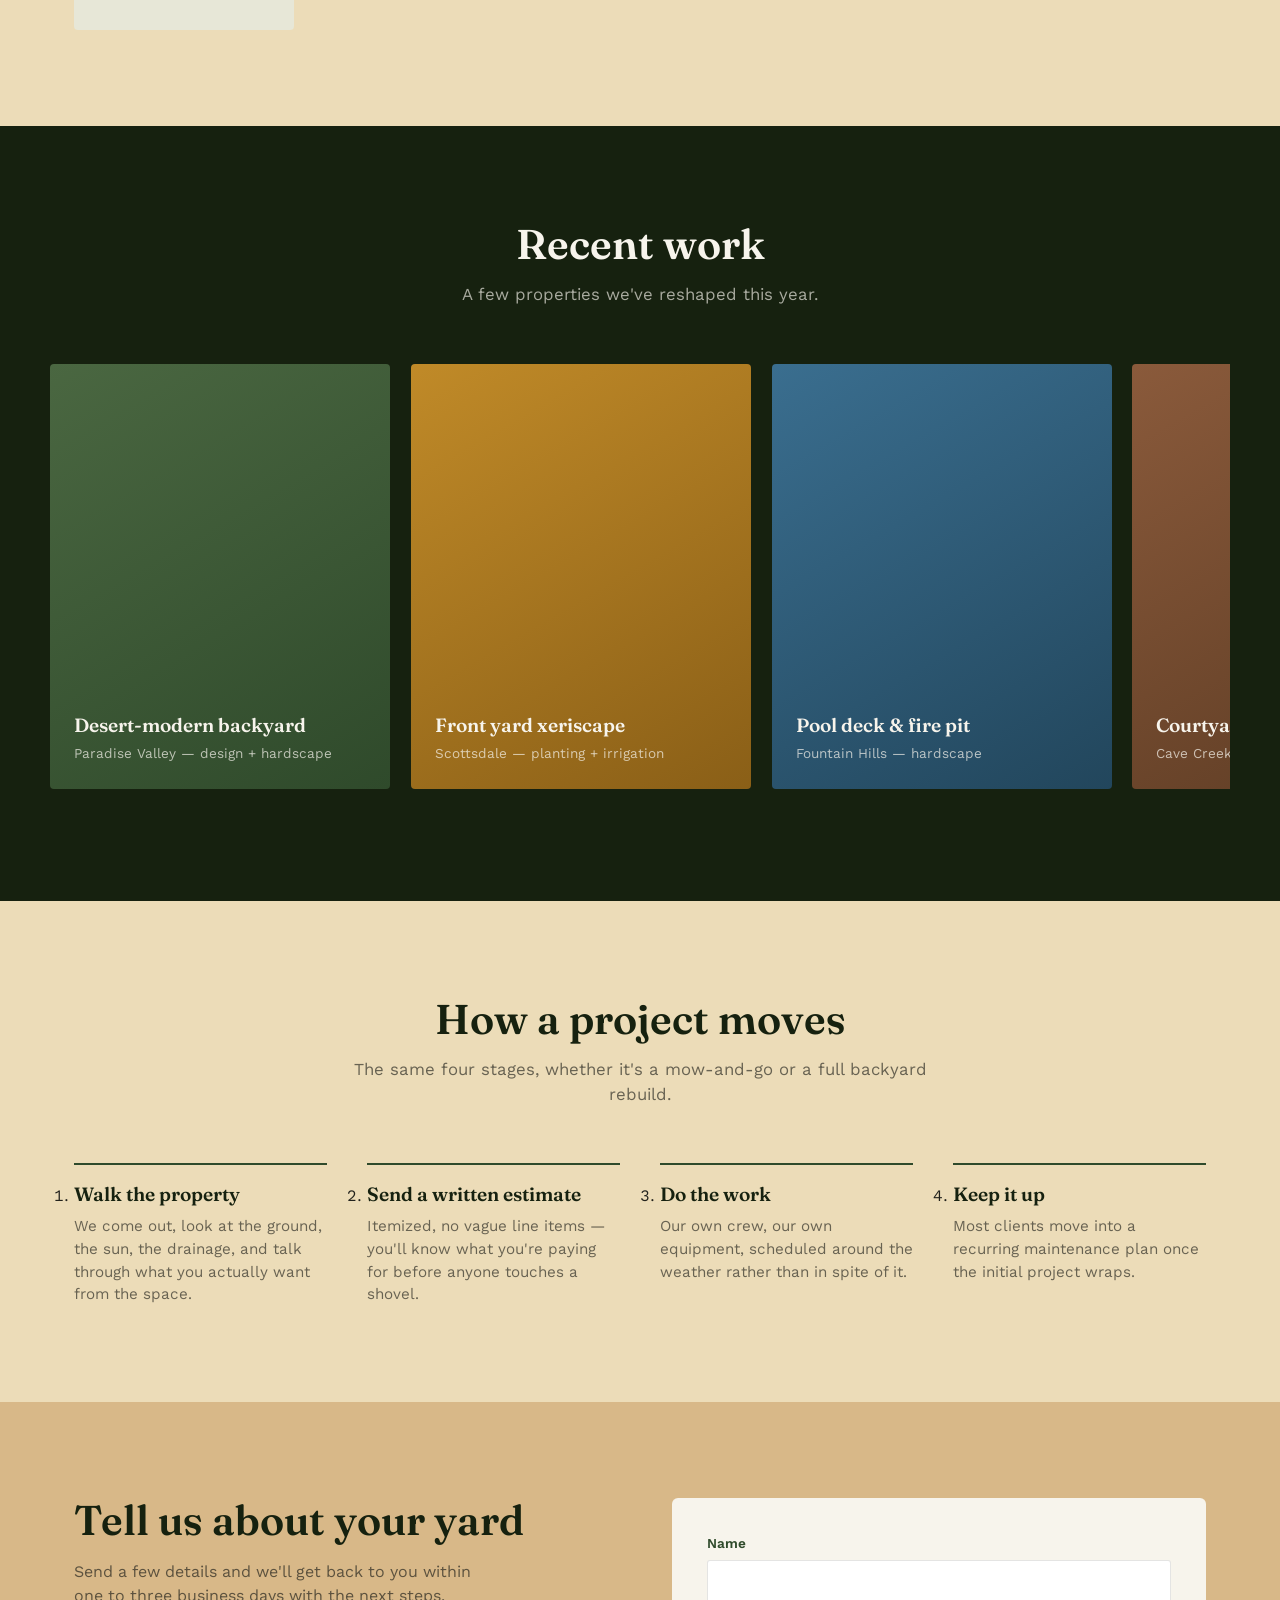
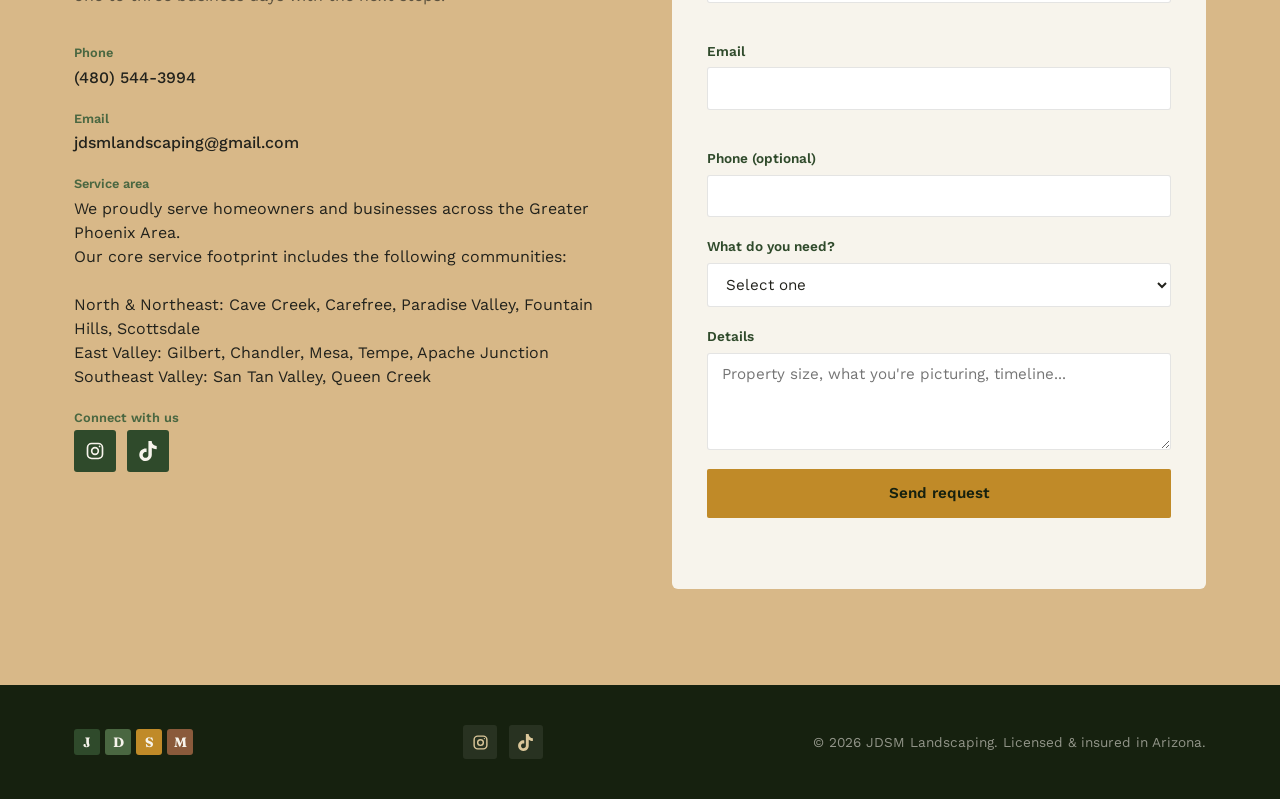
==== commit 142020ca: "Add files via upload" ====
--- a/Index.html
+++ b/Index.html
@@ -1,478 +1,478 @@
-<!DOCTYPE html>
-<html lang="en">
-<head>
-<meta charset="UTF-8">
-<meta name="viewport" content="width=device-width, initial-scale=1.0">
-<title>JDSM Landscaping — Grounds, kept.</title>
-<link rel="preconnect" href="https://fonts.googleapis.com">
-<link rel="preconnect" href="https://fonts.gstatic.com" crossorigin>
-<link href="https://fonts.googleapis.com/css2?family=Fraunces:opsz,wght@9..144,300;9..144,500;9..144,600;9..144,700&family=Work+Sans:wght@400;500;600&display=swap" rel="stylesheet">
-<link rel="stylesheet" href="styles.css">
-</head>
-<body>
-
-<!-- Desert silhouette shapes, reused by the hero and the divider below -->
-<svg class="desert-defs" width="0" height="0" aria-hidden="true" focusable="false">
-  <defs>
-    <symbol id="saguaro-a" viewBox="0 0 100 200" overflow="visible">
-      <g fill="none" stroke="currentColor" stroke-linecap="round" stroke-linejoin="round">
-        <path d="M50 200 V22" stroke-width="22"/>
-        <path d="M50 128 H26 Q17 128 17 119 V78" stroke-width="13"/>
-        <path d="M50 104 H74 Q83 104 83 95 V50" stroke-width="13"/>
-      </g>
-    </symbol>
-    <symbol id="saguaro-b" viewBox="0 0 100 200" overflow="visible">
-      <g fill="none" stroke="currentColor" stroke-linecap="round" stroke-linejoin="round">
-        <path d="M45 200 V16" stroke-width="20"/>
-        <path d="M45 142 H72 Q81 142 81 133 V92" stroke-width="12"/>
-        <path d="M45 112 H25 Q17 112 17 104 V82" stroke-width="10"/>
-      </g>
-    </symbol>
-    <symbol id="saguaro-c" viewBox="0 0 100 200" overflow="visible">
-      <g fill="none" stroke="currentColor" stroke-linecap="round" stroke-linejoin="round">
-        <path d="M50 200 V30" stroke-width="18"/>
-        <path d="M50 150 H32 Q24 150 24 142 V116" stroke-width="10"/>
-      </g>
-    </symbol>
-    <symbol id="prickly-pear" viewBox="0 0 100 100" overflow="visible">
-      <g fill="currentColor">
-        <ellipse cx="50" cy="80" rx="23" ry="17"/>
-        <ellipse cx="30" cy="52" rx="15" ry="19" transform="rotate(-20 30 52)"/>
-        <ellipse cx="68" cy="50" rx="15" ry="19" transform="rotate(20 68 50)"/>
-        <ellipse cx="45" cy="27" rx="13" ry="16" transform="rotate(-8 45 27)"/>
-        <ellipse cx="79" cy="23" rx="11" ry="14" transform="rotate(25 79 23)"/>
-      </g>
-    </symbol>
-    <symbol id="agave" viewBox="0 0 100 80" overflow="visible">
-      <g fill="currentColor">
-      <path d="M43,80 Q48.5,43.0 50,6 Q51.5,43.0 57,80Z"/>
-      <path d="M43,80 Q48.5,46.0 50,12 Q51.5,46.0 57,80Z" transform="rotate(-22 50 80)"/>
-      <path d="M43,80 Q48.5,46.0 50,12 Q51.5,46.0 57,80Z" transform="rotate(22 50 80)"/>
-      <path d="M43,80 Q48.5,50.0 50,20 Q51.5,50.0 57,80Z" transform="rotate(-44 50 80)"/>
-      <path d="M43,80 Q48.5,50.0 50,20 Q51.5,50.0 57,80Z" transform="rotate(44 50 80)"/>
-      <path d="M43,80 Q48.5,56.0 50,32 Q51.5,56.0 57,80Z" transform="rotate(-66 50 80)"/>
-      <path d="M43,80 Q48.5,56.0 50,32 Q51.5,56.0 57,80Z" transform="rotate(66 50 80)"/>
-      <path d="M43,80 Q48.5,63.0 50,46 Q51.5,63.0 57,80Z" transform="rotate(-84 50 80)"/>
-      <path d="M43,80 Q48.5,63.0 50,46 Q51.5,63.0 57,80Z" transform="rotate(84 50 80)"/>
-      </g>
-    </symbol>
-    <symbol id="ocotillo" viewBox="0 0 100 160" overflow="visible">
-      <g fill="none" stroke="currentColor" stroke-width="4" stroke-linecap="round">
-        <path d="M50 160 C46 110 30 60 14 12"/>
-        <path d="M50 160 C50 100 52 50 48 4"/>
-        <path d="M50 160 C56 110 72 66 88 16"/>
-        <path d="M48 160 C38 120 20 96 4 78"/>
-        <path d="M52 160 C62 120 82 98 96 80"/>
-        <path d="M49 160 C44 130 38 100 30 62"/>
-        <path d="M51 160 C58 130 66 100 72 60"/>
-      </g>
-    </symbol>
-  </defs>
-</svg>
-
-<header class="site-header" id="siteHeader">
-  <div class="header-inner">
-    <a href="#top" class="brand" aria-label="JDSM Landscaping, home">
-      <span class="logo-squares" aria-hidden="true">
-        <span style="--sq:var(--forest)">J</span>
-        <span style="--sq:var(--moss)">D</span>
-        <span style="--sq:var(--ochre)">S</span>
-        <span style="--sq:#8A5A3B">M</span>
-      </span>
-    </a>
-    <nav class="main-nav" id="mainNav">
-      <a href="#services">Services</a>
-      <a href="#work">Recent work</a>
-      <a href="#process">How we work</a>
-      <a href="#contact" class="nav-cta">Get a quote</a>
-    </nav>
-    <button class="nav-toggle" id="navToggle" aria-label="Toggle menu" aria-expanded="false">
-      <span></span><span></span><span></span>
-    </button>
-  </div>
-</header>
-
-<main>
-
-  <!-- HERO -->
-  <section class="hero" id="top">
-    <div class="hero-type" aria-hidden="true">
-      <span>JDSM</span>
-    </div>
-
-    <div class="hero-desert" aria-hidden="true">
-      <svg viewBox="0 0 1440 400" preserveAspectRatio="xMidYMax slice">
-        <defs>
-          <radialGradient id="sunGlow" cx="50%" cy="50%" r="50%">
-            <stop offset="0" stop-color="#F0B04A" stop-opacity="0.6"/>
-            <stop offset="1" stop-color="#C08A28" stop-opacity="0"/>
-          </radialGradient>
-          <linearGradient id="horizonGlow" x1="0" y1="0" x2="0" y2="1">
-            <stop offset="0" stop-color="#C9722F" stop-opacity="0"/>
-            <stop offset="0.55" stop-color="#C9722F" stop-opacity="0.22"/>
-            <stop offset="1" stop-color="#E6A040" stop-opacity="0.5"/>
-          </linearGradient>
-        </defs>
-
-        <!-- dusk sky -->
-        <rect width="1440" height="400" fill="url(#horizonGlow)"/>
-
-        <!-- setting sun -->
-        <circle cx="1210" cy="225" r="200" fill="url(#sunGlow)"/>
-        <circle cx="1210" cy="225" r="62" fill="#DDA23C" opacity="0.8"/>
-
-        <!-- far: flat-topped mesas -->
-        <g class="layer-far">
-          <path fill="currentColor" d="M0,400 V292 H70 L92,246 H190 L214,292 H330 L350,268 H430 L452,292 H590 L612,250 L640,232 H730 L752,250 L774,292 H900 L922,262 H990 L1010,292 H1130 L1152,244 H1290 L1314,292 H1440 V400 Z"/>
-        </g>
-
-        <!-- mid: distant saguaros on a low rise -->
-        <g class="layer-mid">
-          <use href="#saguaro-a" x="110" y="245" width="40" height="80"/>
-          <use href="#saguaro-c" x="360" y="266" width="30" height="60"/>
-          <use href="#saguaro-b" x="540" y="252" width="36" height="72"/>
-          <use href="#saguaro-a" x="760" y="240" width="44" height="88"/>
-          <use href="#saguaro-c" x="1000" y="256" width="34" height="68"/>
-          <use href="#saguaro-b" x="1380" y="240" width="40" height="80"/>
-          <path fill="currentColor" d="M0,400 V318 C160,306 280,326 460,318 C640,310 760,328 940,320 C1120,312 1280,304 1440,314 V400 Z"/>
-        </g>
-
-        <!-- near: foreground desert floor and plants -->
-        <g class="layer-near">
-          <use href="#saguaro-a" x="100" y="120" width="112" height="224"/>
-          <use href="#saguaro-c" x="212" y="236" width="52" height="104"/>
-          <use href="#prickly-pear" x="250" y="298" width="58" height="58"/>
-          <use href="#agave" x="296" y="306" width="56" height="45"/>
-
-          <use href="#prickly-pear" x="860" y="308" width="56" height="56"/>
-          <use href="#saguaro-c" x="915" y="246" width="58" height="116"/>
-          <use href="#ocotillo" x="985" y="212" width="50" height="150"/>
-          <use href="#prickly-pear" x="1090" y="304" width="62" height="62"/>
-          <use href="#saguaro-a" x="1168" y="196" width="80" height="160"/>
-          <use href="#agave" x="1218" y="312" width="54" height="43"/>
-          <use href="#saguaro-b" x="1236" y="118" width="110" height="234"/>
-
-          <path fill="currentColor" d="M0,400 V352 C180,340 300,358 480,352 C660,346 780,360 960,354 C1140,348 1300,340 1440,348 V400 Z"/>
-        </g>
-      </svg>
-    </div>
-
-    <div class="hero-content">
-      <p class="hero-kicker">Family-owned · Serving Scottsdale &amp; the Valley since 2009</p>
-      <h1>We shape the ground<br>you live on.</h1>
-      <p class="hero-sub">Design, planting, hardscape, and the maintenance that keeps it all standing up straight — handled by the same crew, season after season.</p>
-      <div class="hero-actions">
-        <a href="#contact" class="btn btn-primary">Request a free estimate</a>
-        <a href="#work" class="btn btn-ghost">See recent work</a>
-      </div>
-    </div>
-    <div class="hero-stats">
-      <div class="stat"><strong>16</strong><span>years in the Valley</span></div>
-      <div class="stat"><strong>480+</strong><span>properties maintained</span></div>
-      <div class="stat"><strong>4.9</strong><span>average client rating</span></div>
-    </div>
-  </section>
-
-  <svg class="desert-divider" viewBox="0 0 1440 110" preserveAspectRatio="xMidYMax slice" aria-hidden="true">
-    <!-- distant ridge with faint saguaros -->
-    <g class="dune-back">
-      <use href="#saguaro-a" x="180" y="8" width="34" height="68"/>
-      <use href="#saguaro-c" x="520" y="18" width="26" height="52"/>
-      <use href="#saguaro-b" x="930" y="6" width="34" height="68"/>
-      <use href="#saguaro-a" x="1300" y="16" width="28" height="56"/>
-      <path fill="currentColor" d="M0,110 V66 C200,54 380,74 600,64 C820,54 1040,72 1240,60 C1330,55 1390,60 1440,64 V110 Z"/>
-    </g>
-    <!-- foreground sand, with plants growing up out of it -->
-    <g class="dune-front">
-      <use href="#prickly-pear" x="90" y="60" width="38" height="38"/>
-      <use href="#agave" x="330" y="64" width="38" height="30"/>
-      <use href="#agave" x="520" y="66" width="30" height="24"/>
-      <use href="#saguaro-c" x="700" y="44" width="22" height="44"/>
-      <use href="#prickly-pear" x="1010" y="58" width="36" height="36"/>
-      <use href="#agave" x="1210" y="58" width="34" height="27"/>
-      <use href="#prickly-pear" x="1350" y="56" width="34" height="34"/>
-      <path fill="currentColor" d="M0,110 V86 C160,76 320,92 520,84 C720,76 900,94 1100,82 C1250,74 1360,82 1440,78 V110 Z"/>
-    </g>
-  </svg>
-
-  <!-- SERVICES -->
-  <section class="services" id="services">
-    <div class="section-head">
-      <h2>What we take care of</h2>
-      <p>Every job below is handled in-house — no subcontracted crews, no surprises on the invoice.</p>
-    </div>
-
-    <div class="service-rows" id="serviceRows">
-
-      <article class="service-row reveal">
-        <div class="service-media" style="--tint:#4A6741">
-          <svg viewBox="0 0 200 200"><path d="M20,160 Q40,60 100,50 Q160,60 180,160 Z" fill="currentColor"/><circle cx="100" cy="40" r="18" fill="currentColor"/></svg>
-        </div>
-        <div class="service-copy">
-          <h3>Lawn &amp; turf care</h3>
-          <p>Weekly mowing, edging, fertilization, and weed control on a schedule built around our desert seasons — not a generic calendar.</p>
-          <ul>
-            <li>Mowing &amp; edging</li>
-            <li>Weed control</li>
-            <li>Fertilization programs</li>
-          </ul>
-        </div>
-      </article>
-
-      <article class="service-row reverse reveal">
-        <div class="service-media" style="--tint:#C08A28">
-          <svg viewBox="0 0 200 200"><rect x="30" y="90" width="140" height="70" fill="currentColor"/><path d="M30,90 L100,30 L170,90 Z" fill="currentColor"/></svg>
-        </div>
-        <div class="service-copy">
-          <h3>Landscape design</h3>
-          <p>From a rough sketch on a napkin to a full planting plan — we design for how the yard will actually be used, not just how it photographs.</p>
-          <ul>
-            <li>Site planning &amp; consultation</li>
-            <li>Native &amp; drought-tolerant planting</li>
-            <li>3D concept renderings</li>
-          </ul>
-        </div>
-      </article>
-
-      <article class="service-row reveal">
-        <div class="service-media" style="--tint:#8A5A3B">
-          <svg viewBox="0 0 200 200"><rect x="20" y="120" width="160" height="20" fill="currentColor"/><rect x="20" y="150" width="160" height="20" fill="currentColor"/><rect x="60" y="60" width="80" height="50" fill="currentColor"/></svg>
-        </div>
-        <div class="service-copy">
-          <h3>Hardscaping</h3>
-          <p>Pavers, retaining walls, fire pits, and walkways built to hold up against monsoon runoff and summer heat alike.</p>
-          <ul>
-            <li>Paver patios &amp; walkways</li>
-            <li>Retaining walls</li>
-            <li>Outdoor fire features</li>
-          </ul>
-        </div>
-      </article>
-
-      <article class="service-row reverse reveal">
-        <div class="service-media" style="--tint:#3A6E8F">
-          <svg viewBox="0 0 200 200"><path d="M100,20 C60,80 40,110 100,150 C160,110 140,80 100,20 Z" fill="currentColor"/></svg>
-        </div>
-        <div class="service-copy">
-          <h3>Irrigation &amp; drainage</h3>
-          <p>Drip systems, smart controllers, and grading that moves water where it should go instead of where it pools.</p>
-          <ul>
-            <li>Drip &amp; sprinkler install</li>
-            <li>Smart controller setup</li>
-            <li>Drainage correction</li>
-          </ul>
-        </div>
-      </article>
-
-      <article class="service-row reveal">
-        <div class="service-media" style="--tint:#5C7A52">
-          <svg viewBox="0 0 200 200"><path d="M100,10 L110,90 L180,100 L110,110 L100,190 L90,110 L20,100 L90,90 Z" fill="currentColor"/></svg>
-        </div>
-        <div class="service-copy">
-          <h3>Tree &amp; shrub care</h3>
-          <p>Pruning, palm trimming, and health checks that keep mature trees from becoming next season's liability.</p>
-          <ul>
-            <li>Structural pruning</li>
-            <li>Palm &amp; citrus trimming</li>
-            <li>Pest &amp; disease monitoring</li>
-          </ul>
-        </div>
-      </article>
-
-      <article class="service-row reverse reveal">
-        <div class="service-media" style="--tint:#A85C32">
-          <svg viewBox="0 0 200 200"><path d="M20,180 Q100,20 180,180 Z" fill="currentColor"/></svg>
-        </div>
-        <div class="service-copy">
-          <h3>Seasonal cleanup</h3>
-          <p>Pre-monsoon prep in spring, leaf and debris clearing in fall — the maintenance that gets skipped and then regretted.</p>
-          <ul>
-            <li>Spring &amp; fall cleanup</li>
-            <li>Monsoon prep</li>
-            <li>Mulch refresh</li>
-          </ul>
-        </div>
-      </article>
-
-      <article class="service-row reveal">
-        <div class="service-media" style="--tint:#6E8B3D">
-          <svg viewBox="0 0 200 200">
-            <path d="M50,170 Q50,110 35,70 Q68,105 68,170 Z" fill="currentColor"/>
-            <path d="M90,170 Q92,90 80,35 Q118,85 112,170 Z" fill="currentColor"/>
-            <path d="M132,170 Q135,115 155,75 Q160,120 152,170 Z" fill="currentColor"/>
-            <rect x="20" y="170" width="160" height="8" rx="2" fill="currentColor"/>
-            <circle cx="42" cy="188" r="3" fill="currentColor"/>
-            <circle cx="100" cy="190" r="3" fill="currentColor"/>
-            <circle cx="150" cy="188" r="3" fill="currentColor"/>
-          </svg>
-        </div>
-        <div class="service-copy">
-          <h3>Overseeding</h3>
-          <p>Bermuda goes dormant when the weather cools. We overseed each fall so your lawn stays green through winter, then transition it back in spring.</p>
-          <ul>
-            <li>Winter rye overseeding</li>
-            <li>Scalping &amp; seedbed prep</li>
-            <li>Spring transition</li>
-          </ul>
-        </div>
-      </article>
-
-    </div>
-  </section>
-
-  <!-- RECENT WORK -->
-  <section class="work" id="work">
-    <div class="section-head light">
-      <h2>Recent work</h2>
-      <p>A few properties we've reshaped this year.</p>
-    </div>
-    <div class="work-scroll" id="workScroll">
-      <figure class="work-card" style="--c1:#4A6741;--c2:#2F4A2B">
-        <figcaption><h4>Desert-modern backyard</h4><span>Paradise Valley — design + hardscape</span></figcaption>
-      </figure>
-      <figure class="work-card" style="--c1:#C08A28;--c2:#8A5F17">
-        <figcaption><h4>Front yard xeriscape</h4><span>Scottsdale — planting + irrigation</span></figcaption>
-      </figure>
-      <figure class="work-card" style="--c1:#3A6E8F;--c2:#22465C">
-        <figcaption><h4>Pool deck &amp; fire pit</h4><span>Fountain Hills — hardscape</span></figcaption>
-      </figure>
-      <figure class="work-card" style="--c1:#8A5A3B;--c2:#5C3B23">
-        <figcaption><h4>Courtyard restoration</h4><span>Cave Creek — full renovation</span></figcaption>
-      </figure>
-      <figure class="work-card" style="--c1:#5C7A52;--c2:#3A5233">
-        <figcaption><h4>HOA common grounds</h4><span>Tempe — ongoing maintenance</span></figcaption>
-      </figure>
-    </div>
-  </section>
-
-  <!-- PROCESS -->
-  <section class="process" id="process">
-    <div class="section-head">
-      <h2>How a project moves</h2>
-      <p>The same four stages, whether it's a mow-and-go or a full backyard rebuild.</p>
-    </div>
-    <ol class="process-list">
-      <li>
-        <h3>Walk the property</h3>
-        <p>We come out, look at the ground, the sun, the drainage, and talk through what you actually want from the space.</p>
-      </li>
-      <li>
-        <h3>Send a written estimate</h3>
-        <p>Itemized, no vague line items — you'll know what you're paying for before anyone touches a shovel.</p>
-      </li>
-      <li>
-        <h3>Do the work</h3>
-        <p>Our own crew, our own equipment, scheduled around the weather rather than in spite of it.</p>
-      </li>
-      <li>
-        <h3>Keep it up</h3>
-        <p>Most clients move into a recurring maintenance plan once the initial project wraps.</p>
-      </li>
-    </ol>
-  </section>
-
-  <!-- CONTACT -->
-  <section class="contact" id="contact">
-    <div class="contact-inner">
-      <div class="contact-copy">
-        <h2>Tell us about your yard</h2>
-        <p>Send a few details and we'll get back to you within one to three business days with the next steps.</p>
-        <div class="contact-details">
-          <div><span>Phone</span><a href="tel:4805443994">(480) 544-3994</a></div>
-          <div><span>Email</span><a href="mailto:jdsmlandscaping@gmail.com">jdsmlandscaping@gmail.com</a></div>
-          <div><span>Service area</span><p>We proudly serve homeowners and businesses across the Greater Phoenix Area.
-            <br> Our core service footprint includes the following communities: <br><br> North & Northeast: Cave Creek, Carefree, Paradise Valley, Fountain Hills, Scottsdale 
-            <br>East Valley: Gilbert, Chandler, Mesa, Tempe, Apache Junction 
-            <br>Southeast Valley: San Tan Valley, Queen Creek</p></div>
-          <div>
-            <span>Connect with us</span>
-            <div class="social-links">
-              <a href="https://www.instagram.com/jdsmlandscaping/" target="_blank" rel="noopener" aria-label="JDSM Landscaping on Instagram">
-                <svg viewBox="0 0 24 24" fill="none" stroke="currentColor" stroke-width="2" stroke-linecap="round" stroke-linejoin="round" aria-hidden="true">
-                  <rect x="3" y="3" width="18" height="18" rx="5"/>
-                  <circle cx="12" cy="12" r="4"/>
-                  <circle cx="17.5" cy="6.5" r="1" fill="currentColor" stroke="none"/>
-                </svg>
-              </a>
-              <a href="https://www.tiktok.com/@jdsmlandscaping" target="_blank" rel="noopener" aria-label="JDSM Landscaping on TikTok">
-                <svg viewBox="0 0 24 24" fill="currentColor" aria-hidden="true">
-                  <path d="M12.525.02c1.31-.02 2.61-.01 3.91-.02.08 1.53.63 3.09 1.75 4.17 1.12 1.11 2.7 1.62 4.24 1.79v4.03c-1.44-.05-2.89-.35-4.2-.97-.57-.26-1.1-.59-1.62-.93-.01 2.92.01 5.84-.02 8.75-.08 1.4-.54 2.79-1.35 3.94-1.31 1.92-3.58 3.17-5.91 3.21-1.43.08-2.86-.31-4.08-1.03-2.02-1.19-3.44-3.37-3.65-5.71-.02-.5-.03-1-.01-1.49.18-1.9 1.12-3.72 2.58-4.96 1.66-1.44 3.98-2.13 6.15-1.72.02 1.48-.04 2.96-.04 4.44-.99-.32-2.15-.23-3.02.37-.63.41-1.11 1.04-1.36 1.75-.21.51-.15 1.07-.14 1.61.24 1.64 1.82 3.02 3.5 2.87 1.12-.01 2.19-.66 2.77-1.61.19-.33.4-.67.41-1.06.1-1.79.06-3.57.07-5.36.01-4.03-.01-8.05.02-12.07z"/>
-                </svg>
-              </a>
-            </div>
-          </div>
-        </div>
-      </div>
-
-      <form class="contact-form" id="contactForm" novalidate>
-        <div class="form-row">
-          <label for="name">Name</label>
-          <input type="text" id="name" name="name" required>
-          <span class="form-error" data-for="name"></span>
-        </div>
-        <div class="form-row">
-          <label for="email">Email</label>
-          <input type="email" id="email" name="email" required>
-          <span class="form-error" data-for="email"></span>
-        </div>
-        <div class="form-row">
-          <label for="phone">Phone (optional)</label>
-          <input type="tel" id="phone" name="phone">
-        </div>
-        <div class="form-row">
-          <label for="service">What do you need?</label>
-          <select id="service" name="service">
-            <option value="">Select one</option>
-            <option>Lawn &amp; turf care</option>
-            <option>Overseeding</option>
-            <option>Landscape design</option>
-            <option>Hardscaping</option>
-            <option>Irrigation &amp; drainage</option>
-            <option>Tree &amp; shrub care</option>
-            <option>Seasonal cleanup</option>
-            <option>Something else</option>
-          </select>
-        </div>
-        <div class="form-row">
-          <label for="message">Details</label>
-          <textarea id="message" name="message" rows="4" placeholder="Property size, what you're picturing, timeline..."></textarea>
-        </div>
-        <button type="submit" class="btn btn-primary btn-block">Send request</button>
-        <p class="form-status" id="formStatus" role="status" aria-live="polite"></p>
-      </form>
-    </div>
-  </section>
-
-</main>
-
-<footer class="site-footer">
-  <div class="footer-inner">
-    <a href="#top" class="brand" aria-label="JDSM Landscaping, home">
-      <span class="logo-squares logo-squares-sm" aria-hidden="true">
-        <span style="--sq:var(--forest)">J</span>
-        <span style="--sq:var(--moss)">D</span>
-        <span style="--sq:var(--ochre)">S</span>
-        <span style="--sq:#8A5A3B">M</span>
-      </span>
-    </a>
-    <div class="social-links social-links-sm">
-      <a href="https://www.instagram.com/jdsmlandscaping/" target="_blank" rel="noopener" aria-label="JDSM Landscaping on Instagram">
-        <svg viewBox="0 0 24 24" fill="none" stroke="currentColor" stroke-width="2" stroke-linecap="round" stroke-linejoin="round" aria-hidden="true">
-          <rect x="3" y="3" width="18" height="18" rx="5"/>
-          <circle cx="12" cy="12" r="4"/>
-          <circle cx="17.5" cy="6.5" r="1" fill="currentColor" stroke="none"/>
-        </svg>
-      </a>
-      <a href="https://www.tiktok.com/@jdsmlandscaping" target="_blank" rel="noopener" aria-label="JDSM Landscaping on TikTok">
-        <svg viewBox="0 0 24 24" fill="currentColor" aria-hidden="true">
-          <path d="M12.525.02c1.31-.02 2.61-.01 3.91-.02.08 1.53.63 3.09 1.75 4.17 1.12 1.11 2.7 1.62 4.24 1.79v4.03c-1.44-.05-2.89-.35-4.2-.97-.57-.26-1.1-.59-1.62-.93-.01 2.92.01 5.84-.02 8.75-.08 1.4-.54 2.79-1.35 3.94-1.31 1.92-3.58 3.17-5.91 3.21-1.43.08-2.86-.31-4.08-1.03-2.02-1.19-3.44-3.37-3.65-5.71-.02-.5-.03-1-.01-1.49.18-1.9 1.12-3.72 2.58-4.96 1.66-1.44 3.98-2.13 6.15-1.72.02 1.48-.04 2.96-.04 4.44-.99-.32-2.15-.23-3.02.37-.63.41-1.11 1.04-1.36 1.75-.21.51-.15 1.07-.14 1.61.24 1.64 1.82 3.02 3.5 2.87 1.12-.01 2.19-.66 2.77-1.61.19-.33.4-.67.41-1.06.1-1.79.06-3.57.07-5.36.01-4.03-.01-8.05.02-12.07z"/>
-        </svg>
-      </a>
-    </div>
-    <p>&copy; <span id="year"></span> JDSM Landscaping. Licensed &amp; insured in Arizona.</p>
-  </div>
-</footer>
-
-<script src="script.js"></script>
-</body>
-</html>
+<!DOCTYPE html>
+<html lang="en">
+<head>
+<meta charset="UTF-8">
+<meta name="viewport" content="width=device-width, initial-scale=1.0">
+<title>JDSM Landscaping — Grounds, kept.</title>
+<link rel="preconnect" href="https://fonts.googleapis.com">
+<link rel="preconnect" href="https://fonts.gstatic.com" crossorigin>
+<link href="https://fonts.googleapis.com/css2?family=Fraunces:opsz,wght@9..144,300;9..144,500;9..144,600;9..144,700&family=Work+Sans:wght@400;500;600&display=swap" rel="stylesheet">
+<link rel="stylesheet" href="styles.css">
+</head>
+<body>
+
+<!-- Desert silhouette shapes, reused by the hero and the divider below -->
+<svg class="desert-defs" width="0" height="0" aria-hidden="true" focusable="false">
+  <defs>
+    <symbol id="saguaro-a" viewBox="0 0 100 200" overflow="visible">
+      <g fill="none" stroke="currentColor" stroke-linecap="round" stroke-linejoin="round">
+        <path d="M50 200 V22" stroke-width="22"/>
+        <path d="M50 128 H26 Q17 128 17 119 V78" stroke-width="13"/>
+        <path d="M50 104 H74 Q83 104 83 95 V50" stroke-width="13"/>
+      </g>
+    </symbol>
+    <symbol id="saguaro-b" viewBox="0 0 100 200" overflow="visible">
+      <g fill="none" stroke="currentColor" stroke-linecap="round" stroke-linejoin="round">
+        <path d="M45 200 V16" stroke-width="20"/>
+        <path d="M45 142 H72 Q81 142 81 133 V92" stroke-width="12"/>
+        <path d="M45 112 H25 Q17 112 17 104 V82" stroke-width="10"/>
+      </g>
+    </symbol>
+    <symbol id="saguaro-c" viewBox="0 0 100 200" overflow="visible">
+      <g fill="none" stroke="currentColor" stroke-linecap="round" stroke-linejoin="round">
+        <path d="M50 200 V30" stroke-width="18"/>
+        <path d="M50 150 H32 Q24 150 24 142 V116" stroke-width="10"/>
+      </g>
+    </symbol>
+    <symbol id="prickly-pear" viewBox="0 0 100 100" overflow="visible">
+      <g fill="currentColor">
+        <ellipse cx="50" cy="80" rx="23" ry="17"/>
+        <ellipse cx="30" cy="52" rx="15" ry="19" transform="rotate(-20 30 52)"/>
+        <ellipse cx="68" cy="50" rx="15" ry="19" transform="rotate(20 68 50)"/>
+        <ellipse cx="45" cy="27" rx="13" ry="16" transform="rotate(-8 45 27)"/>
+        <ellipse cx="79" cy="23" rx="11" ry="14" transform="rotate(25 79 23)"/>
+      </g>
+    </symbol>
+    <symbol id="agave" viewBox="0 0 100 80" overflow="visible">
+      <g fill="currentColor">
+      <path d="M43,80 Q48.5,43.0 50,6 Q51.5,43.0 57,80Z"/>
+      <path d="M43,80 Q48.5,46.0 50,12 Q51.5,46.0 57,80Z" transform="rotate(-22 50 80)"/>
+      <path d="M43,80 Q48.5,46.0 50,12 Q51.5,46.0 57,80Z" transform="rotate(22 50 80)"/>
+      <path d="M43,80 Q48.5,50.0 50,20 Q51.5,50.0 57,80Z" transform="rotate(-44 50 80)"/>
+      <path d="M43,80 Q48.5,50.0 50,20 Q51.5,50.0 57,80Z" transform="rotate(44 50 80)"/>
+      <path d="M43,80 Q48.5,56.0 50,32 Q51.5,56.0 57,80Z" transform="rotate(-66 50 80)"/>
+      <path d="M43,80 Q48.5,56.0 50,32 Q51.5,56.0 57,80Z" transform="rotate(66 50 80)"/>
+      <path d="M43,80 Q48.5,63.0 50,46 Q51.5,63.0 57,80Z" transform="rotate(-84 50 80)"/>
+      <path d="M43,80 Q48.5,63.0 50,46 Q51.5,63.0 57,80Z" transform="rotate(84 50 80)"/>
+      </g>
+    </symbol>
+    <symbol id="ocotillo" viewBox="0 0 100 160" overflow="visible">
+      <g fill="none" stroke="currentColor" stroke-width="4" stroke-linecap="round">
+        <path d="M50 160 C46 110 30 60 14 12"/>
+        <path d="M50 160 C50 100 52 50 48 4"/>
+        <path d="M50 160 C56 110 72 66 88 16"/>
+        <path d="M48 160 C38 120 20 96 4 78"/>
+        <path d="M52 160 C62 120 82 98 96 80"/>
+        <path d="M49 160 C44 130 38 100 30 62"/>
+        <path d="M51 160 C58 130 66 100 72 60"/>
+      </g>
+    </symbol>
+  </defs>
+</svg>
+
+<header class="site-header" id="siteHeader">
+  <div class="header-inner">
+    <a href="#top" class="brand" aria-label="JDSM Landscaping, home">
+      <span class="logo-squares" aria-hidden="true">
+        <span style="--sq:var(--forest)">J</span>
+        <span style="--sq:var(--moss)">D</span>
+        <span style="--sq:var(--ochre)">S</span>
+        <span style="--sq:#8A5A3B">M</span>
+      </span>
+    </a>
+    <nav class="main-nav" id="mainNav">
+      <a href="#services">Services</a>
+      <a href="#work">Recent work</a>
+      <a href="#process">How we work</a>
+      <a href="#contact" class="nav-cta">Get a quote</a>
+    </nav>
+    <button class="nav-toggle" id="navToggle" aria-label="Toggle menu" aria-expanded="false">
+      <span></span><span></span><span></span>
+    </button>
+  </div>
+</header>
+
+<main>
+
+  <!-- HERO -->
+  <section class="hero" id="top">
+    <div class="hero-type" aria-hidden="true">
+      <span>JDSM</span>
+    </div>
+
+    <div class="hero-desert" aria-hidden="true">
+      <svg viewBox="0 0 1440 400" preserveAspectRatio="xMidYMax slice">
+        <defs>
+          <radialGradient id="sunGlow" cx="50%" cy="50%" r="50%">
+            <stop offset="0" stop-color="#F0B04A" stop-opacity="0.6"/>
+            <stop offset="1" stop-color="#C08A28" stop-opacity="0"/>
+          </radialGradient>
+          <linearGradient id="horizonGlow" x1="0" y1="0" x2="0" y2="1">
+            <stop offset="0" stop-color="#C9722F" stop-opacity="0"/>
+            <stop offset="0.55" stop-color="#C9722F" stop-opacity="0.22"/>
+            <stop offset="1" stop-color="#E6A040" stop-opacity="0.5"/>
+          </linearGradient>
+        </defs>
+
+        <!-- dusk sky -->
+        <rect width="1440" height="400" fill="url(#horizonGlow)"/>
+
+        <!-- setting sun -->
+        <circle cx="1210" cy="225" r="200" fill="url(#sunGlow)"/>
+        <circle cx="1210" cy="225" r="62" fill="#DDA23C" opacity="0.8"/>
+
+        <!-- far: flat-topped mesas -->
+        <g class="layer-far">
+          <path fill="currentColor" d="M0,400 V292 H70 L92,246 H190 L214,292 H330 L350,268 H430 L452,292 H590 L612,250 L640,232 H730 L752,250 L774,292 H900 L922,262 H990 L1010,292 H1130 L1152,244 H1290 L1314,292 H1440 V400 Z"/>
+        </g>
+
+        <!-- mid: distant saguaros on a low rise -->
+        <g class="layer-mid">
+          <use href="#saguaro-a" x="110" y="245" width="40" height="80"/>
+          <use href="#saguaro-c" x="360" y="266" width="30" height="60"/>
+          <use href="#saguaro-b" x="540" y="252" width="36" height="72"/>
+          <use href="#saguaro-a" x="760" y="240" width="44" height="88"/>
+          <use href="#saguaro-c" x="1000" y="256" width="34" height="68"/>
+          <use href="#saguaro-b" x="1380" y="240" width="40" height="80"/>
+          <path fill="currentColor" d="M0,400 V318 C160,306 280,326 460,318 C640,310 760,328 940,320 C1120,312 1280,304 1440,314 V400 Z"/>
+        </g>
+
+        <!-- near: foreground desert floor and plants -->
+        <g class="layer-near">
+          <use href="#saguaro-a" x="100" y="120" width="112" height="224"/>
+          <use href="#saguaro-c" x="212" y="236" width="52" height="104"/>
+          <use href="#prickly-pear" x="250" y="298" width="58" height="58"/>
+          <use href="#agave" x="296" y="306" width="56" height="45"/>
+
+          <use href="#prickly-pear" x="860" y="308" width="56" height="56"/>
+          <use href="#saguaro-c" x="915" y="246" width="58" height="116"/>
+          <use href="#ocotillo" x="985" y="212" width="50" height="150"/>
+          <use href="#prickly-pear" x="1090" y="304" width="62" height="62"/>
+          <use href="#saguaro-a" x="1168" y="196" width="80" height="160"/>
+          <use href="#agave" x="1218" y="312" width="54" height="43"/>
+          <use href="#saguaro-b" x="1236" y="118" width="110" height="234"/>
+
+          <path fill="currentColor" d="M0,400 V352 C180,340 300,358 480,352 C660,346 780,360 960,354 C1140,348 1300,340 1440,348 V400 Z"/>
+        </g>
+      </svg>
+    </div>
+
+    <div class="hero-content">
+      <p class="hero-kicker">Family-owned · Serving Scottsdale &amp; the Valley since 2009</p>
+      <h1>We shape the ground<br>you live on.</h1>
+      <p class="hero-sub">Design, planting, hardscape, and the maintenance that keeps it all standing up straight — handled by the same crew, season after season.</p>
+      <div class="hero-actions">
+        <a href="#contact" class="btn btn-primary">Request a free estimate</a>
+        <a href="#work" class="btn btn-ghost">See recent work</a>
+      </div>
+    </div>
+    <div class="hero-stats">
+      <div class="stat"><strong>16</strong><span>years in the Valley</span></div>
+      <div class="stat"><strong>480+</strong><span>properties maintained</span></div>
+      <div class="stat"><strong>4.9</strong><span>average client rating</span></div>
+    </div>
+  </section>
+
+  <svg class="desert-divider" viewBox="0 0 1440 110" preserveAspectRatio="xMidYMax slice" aria-hidden="true">
+    <!-- distant ridge with faint saguaros -->
+    <g class="dune-back">
+      <use href="#saguaro-a" x="180" y="8" width="34" height="68"/>
+      <use href="#saguaro-c" x="520" y="18" width="26" height="52"/>
+      <use href="#saguaro-b" x="930" y="6" width="34" height="68"/>
+      <use href="#saguaro-a" x="1300" y="16" width="28" height="56"/>
+      <path fill="currentColor" d="M0,110 V66 C200,54 380,74 600,64 C820,54 1040,72 1240,60 C1330,55 1390,60 1440,64 V110 Z"/>
+    </g>
+    <!-- foreground sand, with plants growing up out of it -->
+    <g class="dune-front">
+      <use href="#prickly-pear" x="90" y="60" width="38" height="38"/>
+      <use href="#agave" x="330" y="64" width="38" height="30"/>
+      <use href="#agave" x="520" y="66" width="30" height="24"/>
+      <use href="#saguaro-c" x="700" y="44" width="22" height="44"/>
+      <use href="#prickly-pear" x="1010" y="58" width="36" height="36"/>
+      <use href="#agave" x="1210" y="58" width="34" height="27"/>
+      <use href="#prickly-pear" x="1350" y="56" width="34" height="34"/>
+      <path fill="currentColor" d="M0,110 V86 C160,76 320,92 520,84 C720,76 900,94 1100,82 C1250,74 1360,82 1440,78 V110 Z"/>
+    </g>
+  </svg>
+
+  <!-- SERVICES -->
+  <section class="services" id="services">
+    <div class="section-head">
+      <h2>What we take care of</h2>
+      <p>Every job below is handled in-house — no subcontracted crews, no surprises on the invoice.</p>
+    </div>
+
+    <div class="service-rows" id="serviceRows">
+
+      <article class="service-row reveal">
+        <div class="service-media" style="--tint:#4A6741">
+          <svg viewBox="0 0 200 200"><path d="M20,160 Q40,60 100,50 Q160,60 180,160 Z" fill="currentColor"/><circle cx="100" cy="40" r="18" fill="currentColor"/></svg>
+        </div>
+        <div class="service-copy">
+          <h3>Lawn &amp; turf care</h3>
+          <p>Weekly mowing, edging, fertilization, and weed control on a schedule built around our desert seasons — not a generic calendar.</p>
+          <ul>
+            <li>Mowing &amp; edging</li>
+            <li>Weed control</li>
+            <li>Fertilization programs</li>
+          </ul>
+        </div>
+      </article>
+
+      <article class="service-row reverse reveal">
+        <div class="service-media" style="--tint:#C08A28">
+          <svg viewBox="0 0 200 200"><rect x="30" y="90" width="140" height="70" fill="currentColor"/><path d="M30,90 L100,30 L170,90 Z" fill="currentColor"/></svg>
+        </div>
+        <div class="service-copy">
+          <h3>Landscape design</h3>
+          <p>From a rough sketch on a napkin to a full planting plan — we design for how the yard will actually be used, not just how it photographs.</p>
+          <ul>
+            <li>Site planning &amp; consultation</li>
+            <li>Native &amp; drought-tolerant planting</li>
+            <li>3D concept renderings</li>
+          </ul>
+        </div>
+      </article>
+
+      <article class="service-row reveal">
+        <div class="service-media" style="--tint:#8A5A3B">
+          <svg viewBox="0 0 200 200"><rect x="20" y="120" width="160" height="20" fill="currentColor"/><rect x="20" y="150" width="160" height="20" fill="currentColor"/><rect x="60" y="60" width="80" height="50" fill="currentColor"/></svg>
+        </div>
+        <div class="service-copy">
+          <h3>Hardscaping</h3>
+          <p>Pavers, retaining walls, fire pits, and walkways built to hold up against monsoon runoff and summer heat alike.</p>
+          <ul>
+            <li>Paver patios &amp; walkways</li>
+            <li>Retaining walls</li>
+            <li>Outdoor fire features</li>
+          </ul>
+        </div>
+      </article>
+
+      <article class="service-row reverse reveal">
+        <div class="service-media" style="--tint:#3A6E8F">
+          <svg viewBox="0 0 200 200"><path d="M100,20 C60,80 40,110 100,150 C160,110 140,80 100,20 Z" fill="currentColor"/></svg>
+        </div>
+        <div class="service-copy">
+          <h3>Irrigation &amp; drainage</h3>
+          <p>Drip systems, smart controllers, and grading that moves water where it should go instead of where it pools.</p>
+          <ul>
+            <li>Drip &amp; sprinkler install</li>
+            <li>Smart controller setup</li>
+            <li>Drainage correction</li>
+          </ul>
+        </div>
+      </article>
+
+      <article class="service-row reveal">
+        <div class="service-media" style="--tint:#5C7A52">
+          <svg viewBox="0 0 200 200"><path d="M100,10 L110,90 L180,100 L110,110 L100,190 L90,110 L20,100 L90,90 Z" fill="currentColor"/></svg>
+        </div>
+        <div class="service-copy">
+          <h3>Tree &amp; shrub care</h3>
+          <p>Pruning, palm trimming, and health checks that keep mature trees from becoming next season's liability.</p>
+          <ul>
+            <li>Structural pruning</li>
+            <li>Palm &amp; citrus trimming</li>
+            <li>Pest &amp; disease monitoring</li>
+          </ul>
+        </div>
+      </article>
+
+      <article class="service-row reverse reveal">
+        <div class="service-media" style="--tint:#A85C32">
+          <svg viewBox="0 0 200 200"><path d="M20,180 Q100,20 180,180 Z" fill="currentColor"/></svg>
+        </div>
+        <div class="service-copy">
+          <h3>Seasonal cleanup</h3>
+          <p>Pre-monsoon prep in spring, leaf and debris clearing in fall — the maintenance that gets skipped and then regretted.</p>
+          <ul>
+            <li>Spring &amp; fall cleanup</li>
+            <li>Monsoon prep</li>
+            <li>Mulch refresh</li>
+          </ul>
+        </div>
+      </article>
+
+      <article class="service-row reveal">
+        <div class="service-media" style="--tint:#6E8B3D">
+          <svg viewBox="0 0 200 200">
+            <path d="M50,170 Q50,110 35,70 Q68,105 68,170 Z" fill="currentColor"/>
+            <path d="M90,170 Q92,90 80,35 Q118,85 112,170 Z" fill="currentColor"/>
+            <path d="M132,170 Q135,115 155,75 Q160,120 152,170 Z" fill="currentColor"/>
+            <rect x="20" y="170" width="160" height="8" rx="2" fill="currentColor"/>
+            <circle cx="42" cy="188" r="3" fill="currentColor"/>
+            <circle cx="100" cy="190" r="3" fill="currentColor"/>
+            <circle cx="150" cy="188" r="3" fill="currentColor"/>
+          </svg>
+        </div>
+        <div class="service-copy">
+          <h3>Overseeding</h3>
+          <p>Bermuda goes dormant when the weather cools. We overseed each fall so your lawn stays green through winter, then transition it back in spring.</p>
+          <ul>
+            <li>Winter rye overseeding</li>
+            <li>Scalping &amp; seedbed prep</li>
+            <li>Spring transition</li>
+          </ul>
+        </div>
+      </article>
+
+    </div>
+  </section>
+
+  <!-- RECENT WORK -->
+  <section class="work" id="work">
+    <div class="section-head light">
+      <h2>Recent work</h2>
+      <p>A few properties we've reshaped this year.</p>
+    </div>
+    <div class="work-scroll" id="workScroll">
+      <figure class="work-card" style="--c1:#4A6741;--c2:#2F4A2B">
+        <figcaption><h4>Desert-modern backyard</h4><span>Paradise Valley — design + hardscape</span></figcaption>
+      </figure>
+      <figure class="work-card" style="--c1:#C08A28;--c2:#8A5F17">
+        <figcaption><h4>Front yard xeriscape</h4><span>Scottsdale — planting + irrigation</span></figcaption>
+      </figure>
+      <figure class="work-card" style="--c1:#3A6E8F;--c2:#22465C">
+        <figcaption><h4>Pool deck &amp; fire pit</h4><span>Fountain Hills — hardscape</span></figcaption>
+      </figure>
+      <figure class="work-card" style="--c1:#8A5A3B;--c2:#5C3B23">
+        <figcaption><h4>Courtyard restoration</h4><span>Cave Creek — full renovation</span></figcaption>
+      </figure>
+      <figure class="work-card" style="--c1:#5C7A52;--c2:#3A5233">
+        <figcaption><h4>HOA common grounds</h4><span>Tempe — ongoing maintenance</span></figcaption>
+      </figure>
+    </div>
+  </section>
+
+  <!-- PROCESS -->
+  <section class="process" id="process">
+    <div class="section-head">
+      <h2>How a project moves</h2>
+      <p>The same four stages, whether it's a mow-and-go or a full backyard rebuild.</p>
+    </div>
+    <ol class="process-list">
+      <li>
+        <h3>Walk the property</h3>
+        <p>We come out, look at the ground, the sun, the drainage, and talk through what you actually want from the space.</p>
+      </li>
+      <li>
+        <h3>Send a written estimate</h3>
+        <p>Itemized, no vague line items — you'll know what you're paying for before anyone touches a shovel.</p>
+      </li>
+      <li>
+        <h3>Do the work</h3>
+        <p>Our own crew, our own equipment, scheduled around the weather rather than in spite of it.</p>
+      </li>
+      <li>
+        <h3>Keep it up</h3>
+        <p>Most clients move into a recurring maintenance plan once the initial project wraps.</p>
+      </li>
+    </ol>
+  </section>
+
+  <!-- CONTACT -->
+  <section class="contact" id="contact">
+    <div class="contact-inner">
+      <div class="contact-copy">
+        <h2>Tell us about your yard</h2>
+        <p>Send a few details and we'll get back to you within one to three business days with the next steps.</p>
+        <div class="contact-details">
+          <div><span>Phone</span><a href="tel:4805443994">(480) 544-3994</a></div>
+          <div><span>Email</span><a href="mailto:jdsmlandscaping@gmail.com">jdsmlandscaping@gmail.com</a></div>
+          <div><span>Service area</span><p>We proudly serve homeowners and businesses across the Greater Phoenix Area.
+            <br> Our core service footprint includes the following communities: <br><br> North & Northeast: Cave Creek, Carefree, Paradise Valley, Fountain Hills, Scottsdale 
+            <br>East Valley: Gilbert, Chandler, Mesa, Tempe, Apache Junction 
+            <br>Southeast Valley: San Tan Valley, Queen Creek</p></div>
+          <div>
+            <span>Connect with us</span>
+            <div class="social-links">
+              <a href="https://www.instagram.com/jdsmlandscaping/" target="_blank" rel="noopener" aria-label="JDSM Landscaping on Instagram">
+                <svg viewBox="0 0 24 24" fill="none" stroke="currentColor" stroke-width="2" stroke-linecap="round" stroke-linejoin="round" aria-hidden="true">
+                  <rect x="3" y="3" width="18" height="18" rx="5"/>
+                  <circle cx="12" cy="12" r="4"/>
+                  <circle cx="17.5" cy="6.5" r="1" fill="currentColor" stroke="none"/>
+                </svg>
+              </a>
+              <a href="https://www.tiktok.com/@jdsmlandscaping" target="_blank" rel="noopener" aria-label="JDSM Landscaping on TikTok">
+                <svg viewBox="0 0 24 24" fill="currentColor" aria-hidden="true">
+                  <path d="M12.525.02c1.31-.02 2.61-.01 3.91-.02.08 1.53.63 3.09 1.75 4.17 1.12 1.11 2.7 1.62 4.24 1.79v4.03c-1.44-.05-2.89-.35-4.2-.97-.57-.26-1.1-.59-1.62-.93-.01 2.92.01 5.84-.02 8.75-.08 1.4-.54 2.79-1.35 3.94-1.31 1.92-3.58 3.17-5.91 3.21-1.43.08-2.86-.31-4.08-1.03-2.02-1.19-3.44-3.37-3.65-5.71-.02-.5-.03-1-.01-1.49.18-1.9 1.12-3.72 2.58-4.96 1.66-1.44 3.98-2.13 6.15-1.72.02 1.48-.04 2.96-.04 4.44-.99-.32-2.15-.23-3.02.37-.63.41-1.11 1.04-1.36 1.75-.21.51-.15 1.07-.14 1.61.24 1.64 1.82 3.02 3.5 2.87 1.12-.01 2.19-.66 2.77-1.61.19-.33.4-.67.41-1.06.1-1.79.06-3.57.07-5.36.01-4.03-.01-8.05.02-12.07z"/>
+                </svg>
+              </a>
+            </div>
+          </div>
+        </div>
+      </div>
+
+      <form class="contact-form" id="contactForm" novalidate>
+        <div class="form-row">
+          <label for="name">Name</label>
+          <input type="text" id="name" name="name" required>
+          <span class="form-error" data-for="name"></span>
+        </div>
+        <div class="form-row">
+          <label for="email">Email</label>
+          <input type="email" id="email" name="email" required>
+          <span class="form-error" data-for="email"></span>
+        </div>
+        <div class="form-row">
+          <label for="phone">Phone (optional)</label>
+          <input type="tel" id="phone" name="phone">
+        </div>
+        <div class="form-row">
+          <label for="service">What do you need?</label>
+          <select id="service" name="service">
+            <option value="">Select one</option>
+            <option>Lawn &amp; turf care</option>
+            <option>Overseeding</option>
+            <option>Landscape design</option>
+            <option>Hardscaping</option>
+            <option>Irrigation &amp; drainage</option>
+            <option>Tree &amp; shrub care</option>
+            <option>Seasonal cleanup</option>
+            <option>Something else</option>
+          </select>
+        </div>
+        <div class="form-row">
+          <label for="message">Details</label>
+          <textarea id="message" name="message" rows="4" placeholder="Property size, what you're picturing, timeline..."></textarea>
+        </div>
+        <button type="submit" class="btn btn-primary btn-block">Send request</button>
+        <p class="form-status" id="formStatus" role="status" aria-live="polite"></p>
+      </form>
+    </div>
+  </section>
+
+</main>
+
+<footer class="site-footer">
+  <div class="footer-inner">
+    <a href="#top" class="brand" aria-label="JDSM Landscaping, home">
+      <span class="logo-squares logo-squares-sm" aria-hidden="true">
+        <span style="--sq:var(--forest)">J</span>
+        <span style="--sq:var(--moss)">D</span>
+        <span style="--sq:var(--ochre)">S</span>
+        <span style="--sq:#8A5A3B">M</span>
+      </span>
+    </a>
+    <div class="social-links social-links-sm">
+      <a href="https://www.instagram.com/jdsmlandscaping/" target="_blank" rel="noopener" aria-label="JDSM Landscaping on Instagram">
+        <svg viewBox="0 0 24 24" fill="none" stroke="currentColor" stroke-width="2" stroke-linecap="round" stroke-linejoin="round" aria-hidden="true">
+          <rect x="3" y="3" width="18" height="18" rx="5"/>
+          <circle cx="12" cy="12" r="4"/>
+          <circle cx="17.5" cy="6.5" r="1" fill="currentColor" stroke="none"/>
+        </svg>
+      </a>
+      <a href="https://www.tiktok.com/@jdsmlandscaping" target="_blank" rel="noopener" aria-label="JDSM Landscaping on TikTok">
+        <svg viewBox="0 0 24 24" fill="currentColor" aria-hidden="true">
+          <path d="M12.525.02c1.31-.02 2.61-.01 3.91-.02.08 1.53.63 3.09 1.75 4.17 1.12 1.11 2.7 1.62 4.24 1.79v4.03c-1.44-.05-2.89-.35-4.2-.97-.57-.26-1.1-.59-1.62-.93-.01 2.92.01 5.84-.02 8.75-.08 1.4-.54 2.79-1.35 3.94-1.31 1.92-3.58 3.17-5.91 3.21-1.43.08-2.86-.31-4.08-1.03-2.02-1.19-3.44-3.37-3.65-5.71-.02-.5-.03-1-.01-1.49.18-1.9 1.12-3.72 2.58-4.96 1.66-1.44 3.98-2.13 6.15-1.72.02 1.48-.04 2.96-.04 4.44-.99-.32-2.15-.23-3.02.37-.63.41-1.11 1.04-1.36 1.75-.21.51-.15 1.07-.14 1.61.24 1.64 1.82 3.02 3.5 2.87 1.12-.01 2.19-.66 2.77-1.61.19-.33.4-.67.41-1.06.1-1.79.06-3.57.07-5.36.01-4.03-.01-8.05.02-12.07z"/>
+        </svg>
+      </a>
+    </div>
+    <p>&copy; <span id="year"></span> JDSM Landscaping. Licensed &amp; insured in Arizona.</p>
+  </div>
+</footer>
+
+<script src="script.js"></script>
+</body>
+</html>
--- a/styles.css
+++ b/styles.css
@@ -1,538 +1,644 @@
-/* ---------- tokens ---------- */
-:root {
-  --forest: #1F2E1D;
-  --forest-deep: #16210F;
-  --moss: #4A6741;
-  --ochre: #C08A28;
-  --stone: #E9E4D8;
-  --cream: #F7F4EC;
-  --charcoal: #22221C;
-  --line: rgba(34,34,28,0.12);
-
-  --serif: 'Fraunces', serif;
-  --sans: 'Work Sans', sans-serif;
-
-  --max: 1180px;
-}
-
-* { box-sizing: border-box; }
-html { scroll-behavior: smooth; }
-
-@media (prefers-reduced-motion: reduce) {
-  html { scroll-behavior: auto; }
-  * { animation-duration: 0.01ms !important; animation-iteration-count: 1 !important; transition-duration: 0.01ms !important; }
-}
-
-body {
-  margin: 0;
-  font-family: var(--sans);
-  color: var(--charcoal);
-  background: var(--cream);
-  line-height: 1.5;
-}
-
-h1, h2, h3, h4 {
-  font-family: var(--serif);
-  font-weight: 600;
-  line-height: 1.1;
-  margin: 0;
-  color: var(--forest-deep);
-}
-
-p { margin: 0; }
-
-a { color: inherit; text-decoration: none; }
-
-ul { margin: 0; padding: 0; list-style: none; }
-
-img, svg { display: block; max-width: 100%; }
-
-:focus-visible {
-  outline: 2px solid var(--ochre);
-  outline-offset: 3px;
-}
-
-.btn {
-  display: inline-flex;
-  align-items: center;
-  justify-content: center;
-  padding: 0.9rem 1.6rem;
-  border-radius: 2px;
-  font-family: var(--sans);
-  font-weight: 600;
-  font-size: 0.95rem;
-  border: 1.5px solid transparent;
-  cursor: pointer;
-  transition: background 0.2s ease, color 0.2s ease, border-color 0.2s ease;
-}
-.btn-primary {
-  background: var(--ochre);
-  color: var(--forest-deep);
-}
-.btn-primary:hover { background: #d59b3a; }
-.btn-ghost {
-  border-color: rgba(247,244,236,0.5);
-  color: var(--cream);
-}
-.btn-ghost:hover { border-color: var(--cream); }
-.btn-block { width: 100%; }
-
-/* ---------- header ---------- */
-.site-header {
-  position: fixed;
-  top: 0; left: 0; right: 0;
-  z-index: 100;
-  background: rgba(22,33,15,0.92);
-  backdrop-filter: blur(6px);
-}
-.header-inner {
-  max-width: var(--max);
-  margin: 0 auto;
-  padding: 1rem 1.5rem;
-  display: flex;
-  align-items: center;
-  justify-content: space-between;
-}
-.brand {
-  font-family: var(--serif);
-  font-size: 1.25rem;
-  font-weight: 600;
-  color: var(--cream);
-  letter-spacing: 0.01em;
-}
-.brand span {
-  font-weight: 300;
-  color: var(--ochre);
-  margin-left: 0.3em;
-}
-.main-nav {
-  display: flex;
-  align-items: center;
-  gap: 2rem;
-}
-.main-nav a {
-  color: var(--stone);
-  font-size: 0.95rem;
-  font-weight: 500;
-  transition: color 0.2s ease;
-}
-.main-nav a:hover { color: var(--cream); }
-.nav-cta {
-  background: var(--ochre);
-  color: var(--forest-deep) !important;
-  padding: 0.55rem 1.1rem;
-  border-radius: 2px;
-}
-.nav-cta:hover { background: #d59b3a; }
-
-.nav-toggle {
-  display: none;
-  flex-direction: column;
-  gap: 5px;
-  background: none;
-  border: none;
-  cursor: pointer;
-  padding: 0.5rem;
-}
-.nav-toggle span {
-  width: 22px;
-  height: 2px;
-  background: var(--cream);
-}
-
-/* ---------- hero ---------- */
-.hero {
-  position: relative;
-  min-height: 100vh;
-  display: flex;
-  flex-direction: column;
-  justify-content: flex-end;
-  padding: 8rem 1.5rem 4rem;
-  background: linear-gradient(160deg, var(--forest) 0%, var(--forest-deep) 65%);
-  overflow: hidden;
-}
-.hero-type {
-  position: absolute;
-  top: 4rem;
-  left: 50%;
-  transform: translateX(-50%);
-  width: 100%;
-  text-align: center;
-  pointer-events: none;
-  opacity: 0;
-  animation: heroTypeIn 1.1s ease 0.15s forwards;
-}
-.hero-type span {
-  font-family: var(--serif);
-  font-weight: 700;
-  font-size: clamp(4.5rem, 18vw, 13rem);
-  color: rgba(247,244,236,0.06);
-  letter-spacing: 0.02em;
-  white-space: nowrap;
-}
-@keyframes heroTypeIn {
-  from { opacity: 0; transform: translateX(-50%) translateY(20px); }
-  to { opacity: 1; transform: translateX(-50%) translateY(0); }
-}
-.hero-content {
-  position: relative;
-  max-width: 760px;
-  margin: 0 auto;
-  width: 100%;
-  opacity: 0;
-  animation: heroContentIn 0.9s ease 0.4s forwards;
-}
-@keyframes heroContentIn {
-  from { opacity: 0; transform: translateY(16px); }
-  to { opacity: 1; transform: translateY(0); }
-}
-.hero-kicker {
-  color: var(--ochre);
-  font-size: 0.9rem;
-  font-weight: 600;
-  margin-bottom: 1.2rem;
-}
-.hero h1 {
-  color: var(--cream);
-  font-size: clamp(2.4rem, 5.5vw, 4rem);
-  font-weight: 600;
-  margin-bottom: 1.3rem;
-}
-.hero-sub {
-  color: rgba(247,244,236,0.78);
-  font-size: 1.1rem;
-  max-width: 46ch;
-  margin-bottom: 2.2rem;
-}
-.hero-actions {
-  display: flex;
-  gap: 1rem;
-  flex-wrap: wrap;
-  margin-bottom: 3.5rem;
-}
-.hero-stats {
-  position: relative;
-  max-width: 760px;
-  margin: 0 auto;
-  width: 100%;
-  display: flex;
-  gap: 3rem;
-  border-top: 1px solid rgba(247,244,236,0.15);
-  padding-top: 1.6rem;
-  opacity: 0;
-  animation: heroContentIn 0.9s ease 0.6s forwards;
-}
-.stat { display: flex; flex-direction: column; }
-.stat strong {
-  font-family: var(--serif);
-  color: var(--cream);
-  font-size: 1.8rem;
-  font-weight: 600;
-}
-.stat span {
-  color: rgba(247,244,236,0.6);
-  font-size: 0.85rem;
-}
-
-.hedge-divider {
-  display: block;
-  width: 100%;
-  height: 40px;
-  color: var(--cream);
-  margin-top: -1px;
-}
-
-/* ---------- section shared ---------- */
-.section-head {
-  max-width: 640px;
-  margin: 0 auto 3.5rem;
-  padding: 0 1.5rem;
-  text-align: center;
-}
-.section-head h2 {
-  font-size: clamp(1.9rem, 3.5vw, 2.6rem);
-  margin-bottom: 0.9rem;
-}
-.section-head p {
-  color: rgba(34,34,28,0.65);
-  font-size: 1.05rem;
-}
-.section-head.light h2 { color: var(--cream); }
-.section-head.light p { color: rgba(247,244,236,0.65); }
-
-/* ---------- services ---------- */
-.services {
-  padding: 6rem 0;
-}
-.service-rows {
-  max-width: var(--max);
-  margin: 0 auto;
-  padding: 0 1.5rem;
-  display: flex;
-  flex-direction: column;
-  gap: 4.5rem;
-}
-.service-row {
-  display: grid;
-  grid-template-columns: 220px 1fr;
-  gap: 3rem;
-  align-items: center;
-  opacity: 0;
-  transform: translateY(24px);
-  transition: opacity 0.7s ease, transform 0.7s ease;
-}
-.service-row.in-view {
-  opacity: 1;
-  transform: translateY(0);
-}
-.service-row.reverse {
-  grid-template-columns: 1fr 220px;
-}
-.service-row.reverse .service-media { order: 2; }
-.service-media {
-  color: var(--tint, var(--moss));
-  background: color-mix(in srgb, var(--tint, var(--moss)) 12%, var(--cream));
-  border-radius: 4px;
-  padding: 2rem;
-  aspect-ratio: 1;
-}
-.service-copy h3 {
-  font-size: 1.6rem;
-  margin-bottom: 0.7rem;
-}
-.service-copy > p {
-  color: rgba(34,34,28,0.68);
-  max-width: 52ch;
-  margin-bottom: 1.1rem;
-}
-.service-copy ul {
-  display: flex;
-  flex-wrap: wrap;
-  gap: 0.6rem 1.4rem;
-}
-.service-copy li {
-  font-size: 0.9rem;
-  font-weight: 500;
-  color: var(--forest);
-  position: relative;
-  padding-left: 1.1rem;
-}
-.service-copy li::before {
-  content: "";
-  position: absolute;
-  left: 0;
-  top: 0.5em;
-  width: 6px;
-  height: 6px;
-  background: var(--ochre);
-  border-radius: 50%;
-}
-
-/* ---------- work ---------- */
-.work {
-  background: var(--forest-deep);
-  padding: 6rem 0;
-}
-.work-scroll {
-  display: flex;
-  gap: 1.3rem;
-  overflow-x: auto;
-  padding: 0 1.5rem 1rem;
-  scroll-snap-type: x mandatory;
-  max-width: var(--max);
-  margin: 0 auto;
-}
-.work-scroll::-webkit-scrollbar { height: 6px; }
-.work-scroll::-webkit-scrollbar-thumb { background: rgba(247,244,236,0.2); border-radius: 3px; }
-.work-card {
-  flex: 0 0 auto;
-  width: min(340px, 78vw);
-  aspect-ratio: 4/5;
-  border-radius: 4px;
-  background: linear-gradient(150deg, var(--c1), var(--c2));
-  position: relative;
-  scroll-snap-align: start;
-  margin: 0;
-  display: flex;
-  align-items: flex-end;
-  padding: 1.5rem;
-  overflow: hidden;
-}
-.work-card figcaption h4 {
-  color: var(--cream);
-  font-size: 1.2rem;
-  margin-bottom: 0.3rem;
-}
-.work-card figcaption span {
-  color: rgba(247,244,236,0.7);
-  font-size: 0.85rem;
-}
-
-/* ---------- process ---------- */
-.process { padding: 6rem 0; }
-.process-list {
-  max-width: var(--max);
-  margin: 0 auto;
-  padding: 0 1.5rem;
-  display: grid;
-  grid-template-columns: repeat(4, 1fr);
-  gap: 2.5rem;
-  counter-reset: step;
-}
-.process-list li {
-  border-top: 2px solid var(--forest);
-  padding-top: 1.2rem;
-  counter-increment: step;
-}
-.process-list h3 {
-  font-size: 1.2rem;
-  margin-bottom: 0.6rem;
-}
-.process-list p {
-  color: rgba(34,34,28,0.65);
-  font-size: 0.95rem;
-}
-
-/* ---------- contact ---------- */
-.contact {
-  background: var(--stone);
-  padding: 6rem 0;
-}
-.contact-inner {
-  max-width: var(--max);
-  margin: 0 auto;
-  padding: 0 1.5rem;
-  display: grid;
-  grid-template-columns: 1fr 1fr;
-  gap: 4rem;
-}
-.contact-copy h2 {
-  font-size: clamp(1.9rem, 3.5vw, 2.6rem);
-  margin-bottom: 1rem;
-}
-.contact-copy > p {
-  color: rgba(34,34,28,0.68);
-  max-width: 42ch;
-  margin-bottom: 2.2rem;
-}
-.contact-details {
-  display: flex;
-  flex-direction: column;
-  gap: 1.2rem;
-}
-.contact-details span {
-  display: block;
-  font-size: 0.8rem;
-  font-weight: 600;
-  color: var(--moss);
-  margin-bottom: 0.2rem;
-}
-.contact-details a { font-weight: 500; }
-
-.contact-form {
-  background: var(--cream);
-  border-radius: 6px;
-  padding: 2.2rem;
-  display: flex;
-  flex-direction: column;
-  gap: 1.2rem;
-}
-.form-row {
-  display: flex;
-  flex-direction: column;
-  gap: 0.4rem;
-  position: relative;
-}
-.form-row label {
-  font-size: 0.85rem;
-  font-weight: 600;
-  color: var(--forest);
-}
-.form-row input,
-.form-row select,
-.form-row textarea {
-  font-family: var(--sans);
-  font-size: 0.95rem;
-  padding: 0.7rem 0.85rem;
-  border: 1.5px solid var(--line);
-  border-radius: 3px;
-  background: #fff;
-  color: var(--charcoal);
-  resize: vertical;
-}
-.form-row input:focus,
-.form-row select:focus,
-.form-row textarea:focus {
-  border-color: var(--moss);
-}
-.form-row.error input,
-.form-row.error select {
-  border-color: #b3432f;
-}
-.form-error {
-  font-size: 0.78rem;
-  color: #b3432f;
-  min-height: 1em;
-}
-.form-status {
-  text-align: center;
-  font-size: 0.9rem;
-  font-weight: 500;
-  color: var(--moss);
-  min-height: 1.2em;
-}
-
-/* ---------- footer ---------- */
-.site-footer {
-  background: var(--forest-deep);
-  padding: 2.5rem 0;
-}
-.footer-inner {
-  max-width: var(--max);
-  margin: 0 auto;
-  padding: 0 1.5rem;
-  display: flex;
-  justify-content: space-between;
-  align-items: center;
-  flex-wrap: wrap;
-  gap: 1rem;
-}
-.footer-inner .brand { font-size: 1.1rem; }
-.footer-inner p {
-  color: rgba(247,244,236,0.55);
-  font-size: 0.85rem;
-}
-
-/* ---------- responsive ---------- */
-@media (max-width: 900px) {
-  .main-nav {
-    position: fixed;
-    top: 62px; left: 0; right: 0;
-    background: var(--forest-deep);
-    flex-direction: column;
-    align-items: flex-start;
-    padding: 1.5rem;
-    gap: 1.2rem;
-    transform: translateY(-140%);
-    transition: transform 0.3s ease;
-  }
-  .main-nav.open { transform: translateY(0); }
-  .nav-toggle { display: flex; }
-
-  .service-row,
-  .service-row.reverse {
-    grid-template-columns: 1fr;
-  }
-  .service-media { order: -1 !important; width: 140px; margin: 0 auto; }
-
-  .process-list { grid-template-columns: 1fr 1fr; }
-
-  .contact-inner { grid-template-columns: 1fr; }
-}
-
-@media (max-width: 560px) {
-  .header-inner { padding: 0.9rem 1.2rem; }
-  .hero { padding-top: 6rem; }
-  .hero-stats { flex-wrap: wrap; row-gap: 1.2rem; }
-  .process-list { grid-template-columns: 1fr; }
-}
+/* ---------- tokens ---------- */
+:root {
+  --forest: #2F4A2B;
+  --forest-deep: #16210F;
+  --moss: #4A6741;
+  --ochre: #C08A28;
+  --sand: #ECDCB8;
+  --stone: #DBC79A;
+  --clay: #D8B888;
+  --cream: #F7F4EC;
+  --charcoal: #22221C;
+  --line: rgba(34,34,28,0.12);
+
+  --serif: 'Fraunces', serif;
+  --sans: 'Work Sans', sans-serif;
+
+  --max: 1180px;
+}
+
+* { box-sizing: border-box; }
+html { scroll-behavior: smooth; }
+
+@media (prefers-reduced-motion: reduce) {
+  html { scroll-behavior: auto; }
+  * { animation-duration: 0.01ms !important; animation-iteration-count: 1 !important; transition-duration: 0.01ms !important; }
+}
+
+body {
+  margin: 0;
+  font-family: var(--sans);
+  color: var(--charcoal);
+  background: var(--sand);
+  line-height: 1.5;
+}
+
+h1, h2, h3, h4 {
+  font-family: var(--serif);
+  font-weight: 600;
+  line-height: 1.1;
+  margin: 0;
+  color: var(--forest-deep);
+}
+
+p { margin: 0; }
+
+a { color: inherit; text-decoration: none; }
+
+ul { margin: 0; padding: 0; list-style: none; }
+
+img, svg { display: block; max-width: 100%; }
+
+:focus-visible {
+  outline: 2px solid var(--ochre);
+  outline-offset: 3px;
+}
+
+/* holds the shared cactus / agave / mesa shapes; never rendered itself */
+.desert-defs {
+  position: absolute;
+  width: 0;
+  height: 0;
+  overflow: hidden;
+}
+
+.btn {
+  display: inline-flex;
+  align-items: center;
+  justify-content: center;
+  padding: 0.9rem 1.6rem;
+  border-radius: 2px;
+  font-family: var(--sans);
+  font-weight: 600;
+  font-size: 0.95rem;
+  border: 1.5px solid transparent;
+  cursor: pointer;
+  transition: background 0.2s ease, color 0.2s ease, border-color 0.2s ease;
+}
+.btn-primary {
+  background: var(--ochre);
+  color: var(--forest-deep);
+}
+.btn-primary:hover { background: #d59b3a; }
+.btn-ghost {
+  border-color: rgba(247,244,236,0.5);
+  color: var(--cream);
+}
+.btn-ghost:hover { border-color: var(--cream); }
+.btn-block { width: 100%; }
+
+/* ---------- header ---------- */
+.site-header {
+  position: fixed;
+  top: 0; left: 0; right: 0;
+  z-index: 100;
+  background: rgba(22,33,15,0.92);
+  backdrop-filter: blur(6px);
+}
+.header-inner {
+  max-width: var(--max);
+  margin: 0 auto;
+  padding: 1rem 1.5rem;
+  display: flex;
+  align-items: center;
+  justify-content: space-between;
+}
+.brand {
+  display: inline-flex;
+  align-items: center;
+}
+.logo-squares {
+  display: flex;
+  gap: 5px;
+}
+.logo-squares span {
+  --sq: var(--moss);
+  width: 32px;
+  height: 32px;
+  display: flex;
+  align-items: center;
+  justify-content: center;
+  background: var(--sq);
+  color: var(--cream);
+  font-family: var(--serif);
+  font-weight: 700;
+  font-size: 1rem;
+  border-radius: 3px;
+  transition: transform 0.2s ease;
+}
+.brand:hover .logo-squares span:nth-child(1) { transform: translateY(-3px); }
+.brand:hover .logo-squares span:nth-child(2) { transform: translateY(-3px); transition-delay: 0.04s; }
+.brand:hover .logo-squares span:nth-child(3) { transform: translateY(-3px); transition-delay: 0.08s; }
+.brand:hover .logo-squares span:nth-child(4) { transform: translateY(-3px); transition-delay: 0.12s; }
+.logo-squares-sm span {
+  width: 26px;
+  height: 26px;
+  font-size: 0.85rem;
+}
+.main-nav {
+  display: flex;
+  align-items: center;
+  gap: 2rem;
+}
+.main-nav a {
+  color: var(--stone);
+  font-size: 0.95rem;
+  font-weight: 500;
+  transition: color 0.2s ease;
+}
+.main-nav a:hover { color: var(--cream); }
+.nav-cta {
+  background: var(--ochre);
+  color: var(--forest-deep) !important;
+  padding: 0.55rem 1.1rem;
+  border-radius: 2px;
+}
+.nav-cta:hover { background: #d59b3a; }
+
+.nav-toggle {
+  display: none;
+  flex-direction: column;
+  gap: 5px;
+  background: none;
+  border: none;
+  cursor: pointer;
+  padding: 0.5rem;
+}
+.nav-toggle span {
+  width: 22px;
+  height: 2px;
+  background: var(--cream);
+}
+
+/* ---------- hero ---------- */
+.hero {
+  position: relative;
+  min-height: 100vh;
+  display: flex;
+  flex-direction: column;
+  justify-content: flex-end;
+  padding: 8rem 1.5rem 4rem;
+  background:
+    radial-gradient(ellipse 140% 55% at 50% 100%, rgba(192,138,40,0.32) 0%, rgba(192,138,40,0) 60%),
+    linear-gradient(160deg, var(--forest) 0%, var(--forest-deep) 65%);
+  overflow: hidden;
+}
+.hero-type {
+  position: absolute;
+  top: 4rem;
+  left: 50%;
+  transform: translateX(-50%);
+  width: 100%;
+  text-align: center;
+  pointer-events: none;
+  opacity: 0;
+  z-index: 0;
+  animation: heroTypeIn 1.1s ease 0.15s forwards;
+}
+.hero-type span {
+  font-family: var(--serif);
+  font-weight: 700;
+  font-size: clamp(4.5rem, 18vw, 13rem);
+  color: rgba(247,244,236,0.06);
+  letter-spacing: 0.02em;
+  white-space: nowrap;
+}
+@keyframes heroTypeIn {
+  from { opacity: 0; transform: translateX(-50%) translateY(20px); }
+  to { opacity: 1; transform: translateX(-50%) translateY(0); }
+}
+
+/* Arizona desert at dusk: sun, mesas, then three layers of silhouettes.
+   Each layer gets darker as it gets closer; the nearest matches the
+   divider's background so the hero ends with no visible seam. */
+.hero-desert {
+  position: absolute;
+  left: 0;
+  right: 0;
+  bottom: 0;
+  height: 46%;
+  z-index: 1;
+  pointer-events: none;
+}
+.hero-desert svg {
+  width: 100%;
+  height: 100%;
+  display: block;
+}
+.hero-desert .layer-far  { color: #4A3D27; }
+.hero-desert .layer-mid  { color: #2A301A; }
+.hero-desert .layer-near { color: var(--forest-deep); }
+
+.hero-content {
+  position: relative;
+  z-index: 2;
+  max-width: 760px;
+  margin: 0 auto;
+  width: 100%;
+  opacity: 0;
+  animation: heroContentIn 0.9s ease 0.4s forwards;
+}
+@keyframes heroContentIn {
+  from { opacity: 0; transform: translateY(16px); }
+  to { opacity: 1; transform: translateY(0); }
+}
+.hero-kicker {
+  color: var(--ochre);
+  font-size: 0.9rem;
+  font-weight: 600;
+  margin-bottom: 1.2rem;
+}
+.hero h1 {
+  color: var(--cream);
+  font-size: clamp(2.4rem, 5.5vw, 4rem);
+  font-weight: 600;
+  margin-bottom: 1.3rem;
+}
+.hero-sub {
+  color: rgba(247,244,236,0.78);
+  font-size: 1.1rem;
+  max-width: 46ch;
+  margin-bottom: 2.2rem;
+}
+.hero-actions {
+  display: flex;
+  gap: 1rem;
+  flex-wrap: wrap;
+  margin-bottom: 3.5rem;
+}
+.hero-stats {
+  position: relative;
+  z-index: 2;
+  max-width: 760px;
+  margin: 0 auto;
+  width: 100%;
+  display: flex;
+  gap: 3rem;
+  border-top: 1px solid rgba(247,244,236,0.15);
+  padding-top: 1.6rem;
+  opacity: 0;
+  animation: heroContentIn 0.9s ease 0.6s forwards;
+}
+.stat { display: flex; flex-direction: column; }
+.stat strong {
+  font-family: var(--serif);
+  color: var(--cream);
+  font-size: 1.8rem;
+  font-weight: 600;
+}
+.stat span {
+  color: rgba(247,244,236,0.6);
+  font-size: 0.85rem;
+}
+
+/* transition from hero into the sand-colored page below: a low desert
+   horizon with plants growing up out of the sand */
+.desert-divider {
+  display: block;
+  width: 100%;
+  height: auto;
+  min-height: 84px;
+  margin-top: -2px;
+  background: var(--forest-deep);
+}
+.desert-divider .dune-back {
+  color: var(--sand);
+  opacity: 0.38;
+}
+.desert-divider .dune-front {
+  color: var(--sand);
+}
+
+/* ---------- section shared ---------- */
+.section-head {
+  max-width: 640px;
+  margin: 0 auto 3.5rem;
+  padding: 0 1.5rem;
+  text-align: center;
+}
+.section-head h2 {
+  font-size: clamp(1.9rem, 3.5vw, 2.6rem);
+  margin-bottom: 0.9rem;
+}
+.section-head p {
+  color: rgba(34,34,28,0.65);
+  font-size: 1.05rem;
+}
+.section-head.light h2 { color: var(--cream); }
+.section-head.light p { color: rgba(247,244,236,0.65); }
+
+/* ---------- services ---------- */
+.services {
+  padding: 6rem 0;
+}
+.service-rows {
+  max-width: var(--max);
+  margin: 0 auto;
+  padding: 0 1.5rem;
+  display: flex;
+  flex-direction: column;
+  gap: 4.5rem;
+}
+.service-row {
+  display: grid;
+  grid-template-columns: 220px 1fr;
+  gap: 3rem;
+  align-items: center;
+  opacity: 0;
+  transform: translateY(24px);
+  transition: opacity 0.7s ease, transform 0.7s ease;
+}
+.service-row.in-view {
+  opacity: 1;
+  transform: translateY(0);
+}
+.service-row.reverse {
+  grid-template-columns: 1fr 220px;
+}
+.service-row.reverse .service-media { order: 2; }
+.service-media {
+  color: var(--tint, var(--moss));
+  background: color-mix(in srgb, var(--tint, var(--moss)) 12%, var(--cream));
+  border-radius: 4px;
+  padding: 2rem;
+  aspect-ratio: 1;
+}
+.service-copy h3 {
+  font-size: 1.6rem;
+  margin-bottom: 0.7rem;
+}
+.service-copy > p {
+  color: rgba(34,34,28,0.68);
+  max-width: 52ch;
+  margin-bottom: 1.1rem;
+}
+.service-copy ul {
+  display: flex;
+  flex-wrap: wrap;
+  gap: 0.6rem 1.4rem;
+}
+.service-copy li {
+  font-size: 0.9rem;
+  font-weight: 500;
+  color: var(--forest);
+  position: relative;
+  padding-left: 1.1rem;
+}
+.service-copy li::before {
+  content: "";
+  position: absolute;
+  left: 0;
+  top: 0.5em;
+  width: 6px;
+  height: 6px;
+  background: var(--ochre);
+  border-radius: 50%;
+}
+
+/* ---------- work ---------- */
+.work {
+  background: var(--forest-deep);
+  padding: 6rem 0;
+}
+.work-scroll {
+  display: flex;
+  gap: 1.3rem;
+  overflow-x: auto;
+  padding: 0 1.5rem 1rem;
+  scroll-snap-type: x mandatory;
+  max-width: var(--max);
+  margin: 0 auto;
+}
+.work-scroll::-webkit-scrollbar { height: 6px; }
+.work-scroll::-webkit-scrollbar-thumb { background: rgba(247,244,236,0.2); border-radius: 3px; }
+.work-card {
+  flex: 0 0 auto;
+  width: min(340px, 78vw);
+  aspect-ratio: 4/5;
+  border-radius: 4px;
+  background: linear-gradient(150deg, var(--c1), var(--c2));
+  position: relative;
+  scroll-snap-align: start;
+  margin: 0;
+  display: flex;
+  align-items: flex-end;
+  padding: 1.5rem;
+  overflow: hidden;
+}
+.work-card figcaption h4 {
+  color: var(--cream);
+  font-size: 1.2rem;
+  margin-bottom: 0.3rem;
+}
+.work-card figcaption span {
+  color: rgba(247,244,236,0.7);
+  font-size: 0.85rem;
+}
+
+/* ---------- process ---------- */
+.process { padding: 6rem 0; }
+.process-list {
+  max-width: var(--max);
+  margin: 0 auto;
+  padding: 0 1.5rem;
+  display: grid;
+  grid-template-columns: repeat(4, 1fr);
+  gap: 2.5rem;
+  counter-reset: step;
+}
+.process-list li {
+  border-top: 2px solid var(--forest);
+  padding-top: 1.2rem;
+  counter-increment: step;
+}
+.process-list h3 {
+  font-size: 1.2rem;
+  margin-bottom: 0.6rem;
+}
+.process-list p {
+  color: rgba(34,34,28,0.65);
+  font-size: 0.95rem;
+}
+
+/* ---------- contact ---------- */
+.contact {
+  background: var(--clay);
+  padding: 6rem 0;
+}
+.contact-inner {
+  max-width: var(--max);
+  margin: 0 auto;
+  padding: 0 1.5rem;
+  display: grid;
+  grid-template-columns: 1fr 1fr;
+  gap: 4rem;
+}
+.contact-copy h2 {
+  font-size: clamp(1.9rem, 3.5vw, 2.6rem);
+  margin-bottom: 1rem;
+}
+.contact-copy > p {
+  color: rgba(34,34,28,0.68);
+  max-width: 42ch;
+  margin-bottom: 2.2rem;
+}
+.contact-details {
+  display: flex;
+  flex-direction: column;
+  gap: 1.2rem;
+}
+.contact-details span {
+  display: block;
+  font-size: 0.8rem;
+  font-weight: 600;
+  color: var(--moss);
+  margin-bottom: 0.2rem;
+}
+.contact-details a { font-weight: 500; }
+
+.contact-form {
+  background: var(--cream);
+  border-radius: 6px;
+  padding: 2.2rem;
+  display: flex;
+  flex-direction: column;
+  gap: 1.2rem;
+}
+.form-row {
+  display: flex;
+  flex-direction: column;
+  gap: 0.4rem;
+  position: relative;
+}
+.form-row label {
+  font-size: 0.85rem;
+  font-weight: 600;
+  color: var(--forest);
+}
+.form-row input,
+.form-row select,
+.form-row textarea {
+  font-family: var(--sans);
+  font-size: 0.95rem;
+  padding: 0.7rem 0.85rem;
+  border: 1.5px solid var(--line);
+  border-radius: 3px;
+  background: #fff;
+  color: var(--charcoal);
+  resize: vertical;
+}
+.form-row input:focus,
+.form-row select:focus,
+.form-row textarea:focus {
+  border-color: var(--moss);
+}
+.form-row.error input,
+.form-row.error select {
+  border-color: #b3432f;
+}
+.form-error {
+  font-size: 0.78rem;
+  color: #b3432f;
+  min-height: 1em;
+}
+.form-status {
+  text-align: center;
+  font-size: 0.9rem;
+  font-weight: 500;
+  color: var(--moss);
+  min-height: 1.2em;
+}
+
+/* ---------- social links ---------- */
+.social-links {
+  display: flex;
+  gap: 0.7rem;
+}
+.social-links a {
+  width: 42px;
+  height: 42px;
+  display: inline-flex;
+  align-items: center;
+  justify-content: center;
+  border-radius: 3px;
+  background: var(--forest);
+  color: var(--cream);
+  transition: background 0.2s ease, color 0.2s ease, transform 0.2s ease;
+}
+.social-links a:hover {
+  background: var(--ochre);
+  color: var(--forest-deep);
+  transform: translateY(-3px);
+}
+.social-links svg {
+  width: 20px;
+  height: 20px;
+}
+
+/* footer version: smaller, sits on the dark green */
+.social-links-sm a {
+  width: 34px;
+  height: 34px;
+  background: rgba(247,244,236,0.08);
+  color: var(--stone);
+}
+.social-links-sm svg {
+  width: 17px;
+  height: 17px;
+}
+
+/* ---------- footer ---------- */
+.site-footer {
+  background: var(--forest-deep);
+  padding: 2.5rem 0;
+}
+.footer-inner {
+  max-width: var(--max);
+  margin: 0 auto;
+  padding: 0 1.5rem;
+  display: flex;
+  justify-content: space-between;
+  align-items: center;
+  flex-wrap: wrap;
+  gap: 1rem;
+}
+.footer-inner p {
+  color: rgba(247,244,236,0.55);
+  font-size: 0.85rem;
+}
+
+/* ---------- responsive ---------- */
+@media (max-width: 900px) {
+  .main-nav {
+    position: fixed;
+    top: 62px; left: 0; right: 0;
+    background: var(--forest-deep);
+    flex-direction: column;
+    align-items: flex-start;
+    padding: 1.5rem;
+    gap: 1.2rem;
+    transform: translateY(-140%);
+    transition: transform 0.3s ease;
+  }
+  .main-nav.open { transform: translateY(0); }
+  .nav-toggle { display: flex; }
+
+  .service-row,
+  .service-row.reverse {
+    grid-template-columns: 1fr;
+  }
+  .service-media { order: -1 !important; width: 140px; margin: 0 auto; }
+
+  .process-list { grid-template-columns: 1fr 1fr; }
+
+  .contact-inner { grid-template-columns: 1fr; }
+}
+
+@media (max-width: 560px) {
+  .header-inner { padding: 0.9rem 1.2rem; }
+  .hero { padding-top: 6rem; padding-bottom: 7rem; }
+  .hero-stats { flex-wrap: wrap; row-gap: 1.2rem; }
+  .hero-desert { height: 34%; }
+  .desert-divider { min-height: 64px; }
+  .process-list { grid-template-columns: 1fr; }
+}
